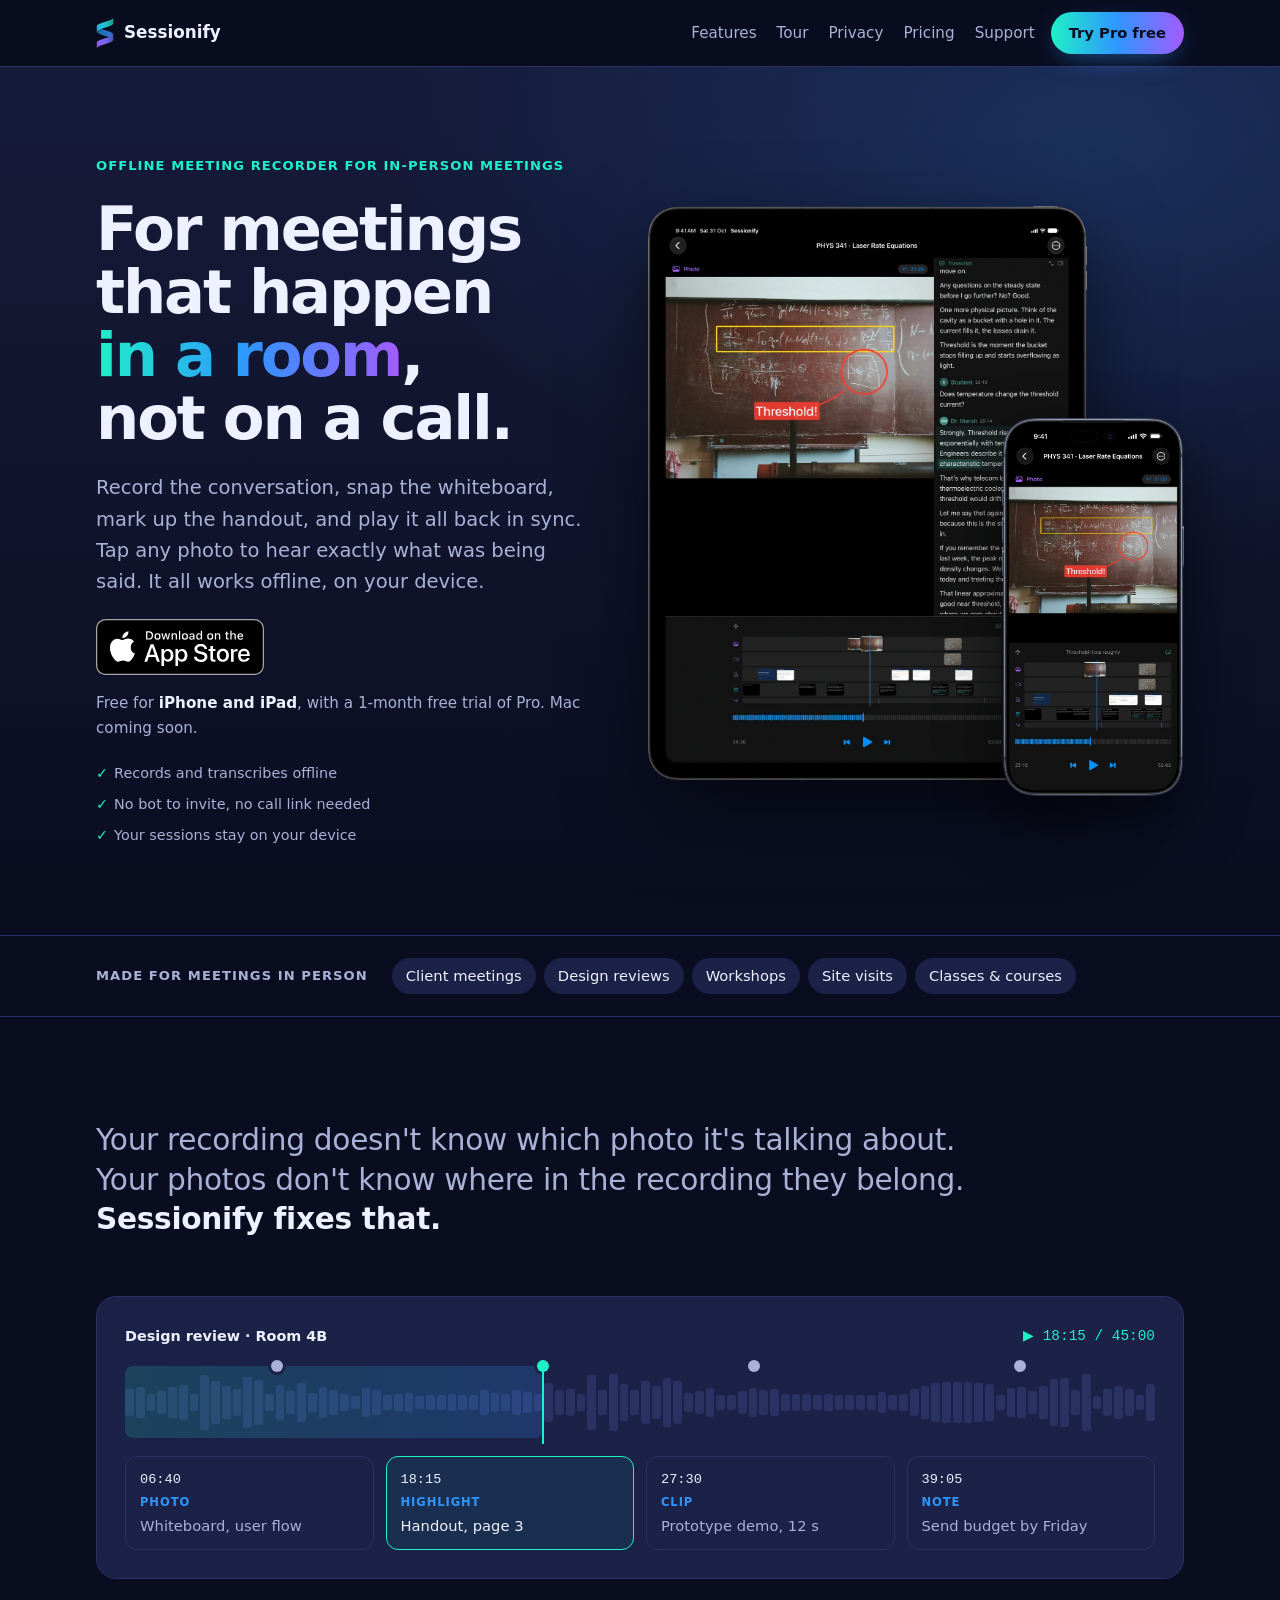
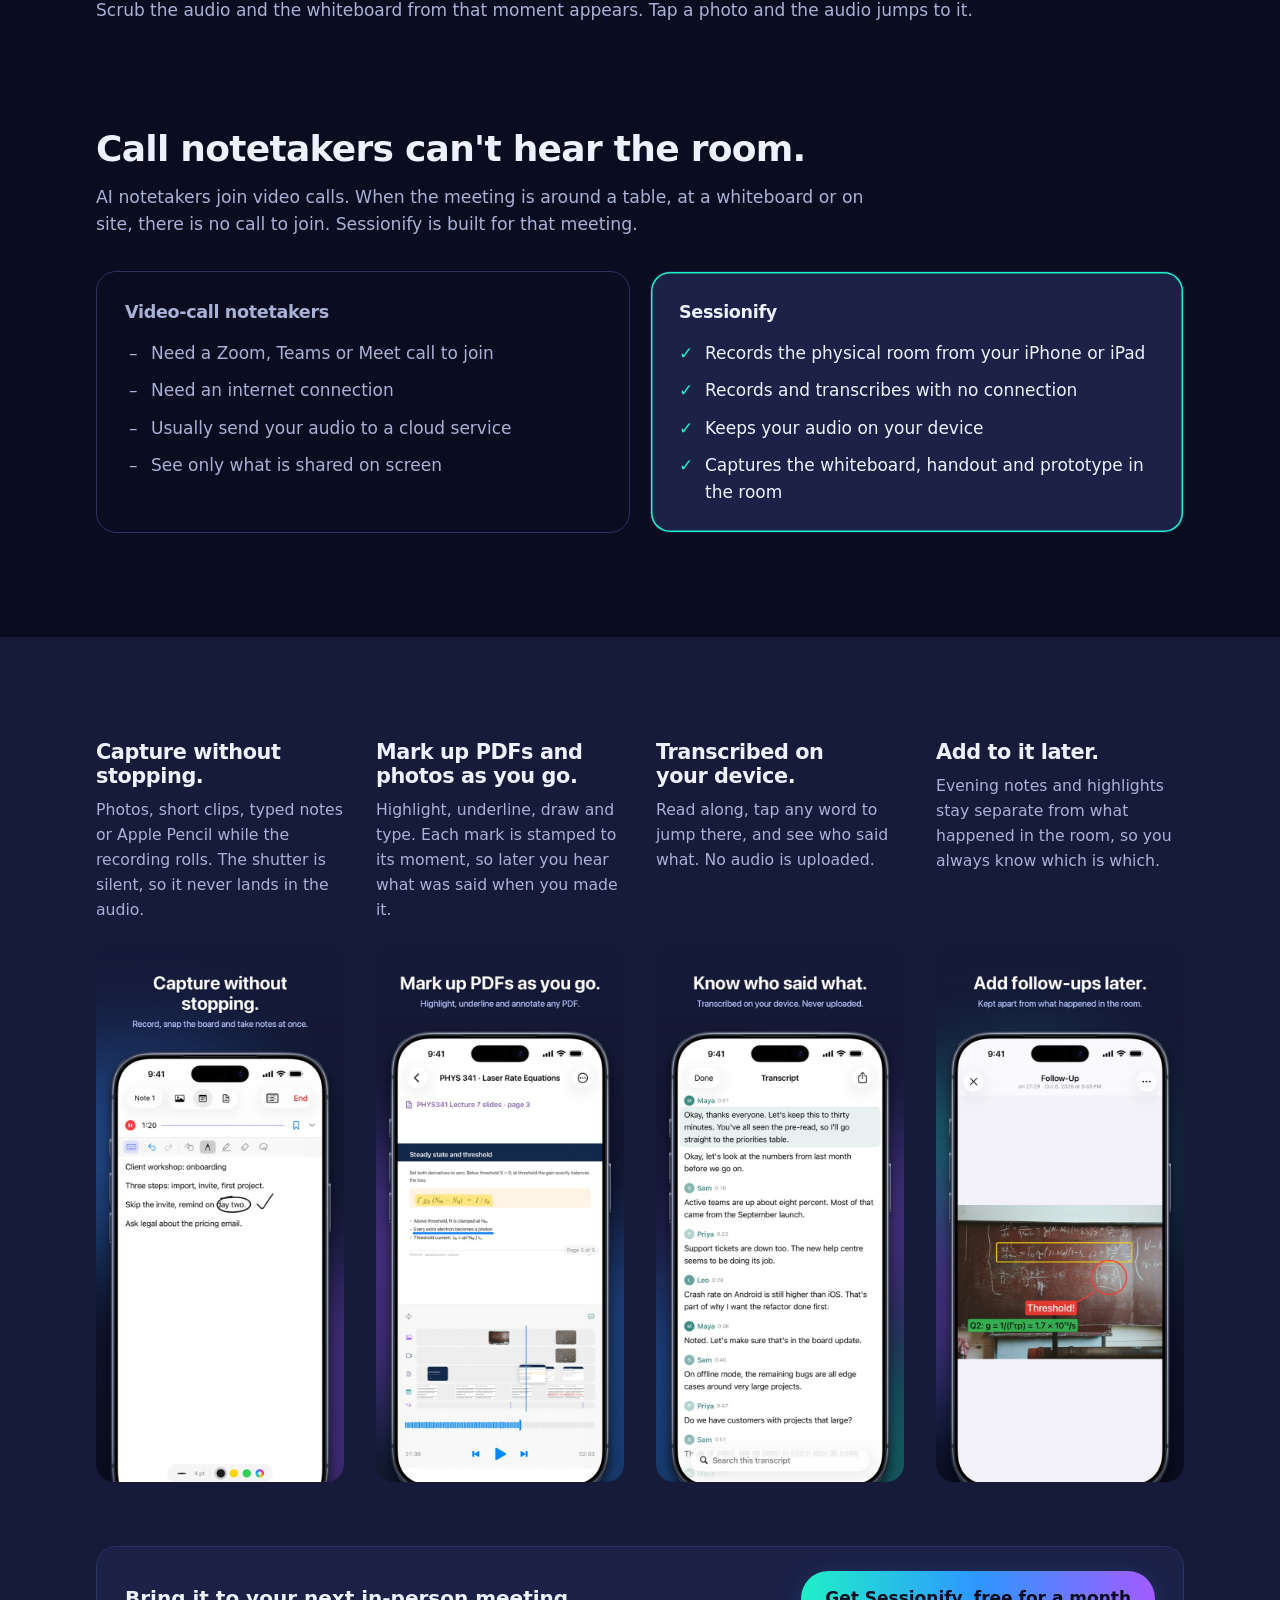
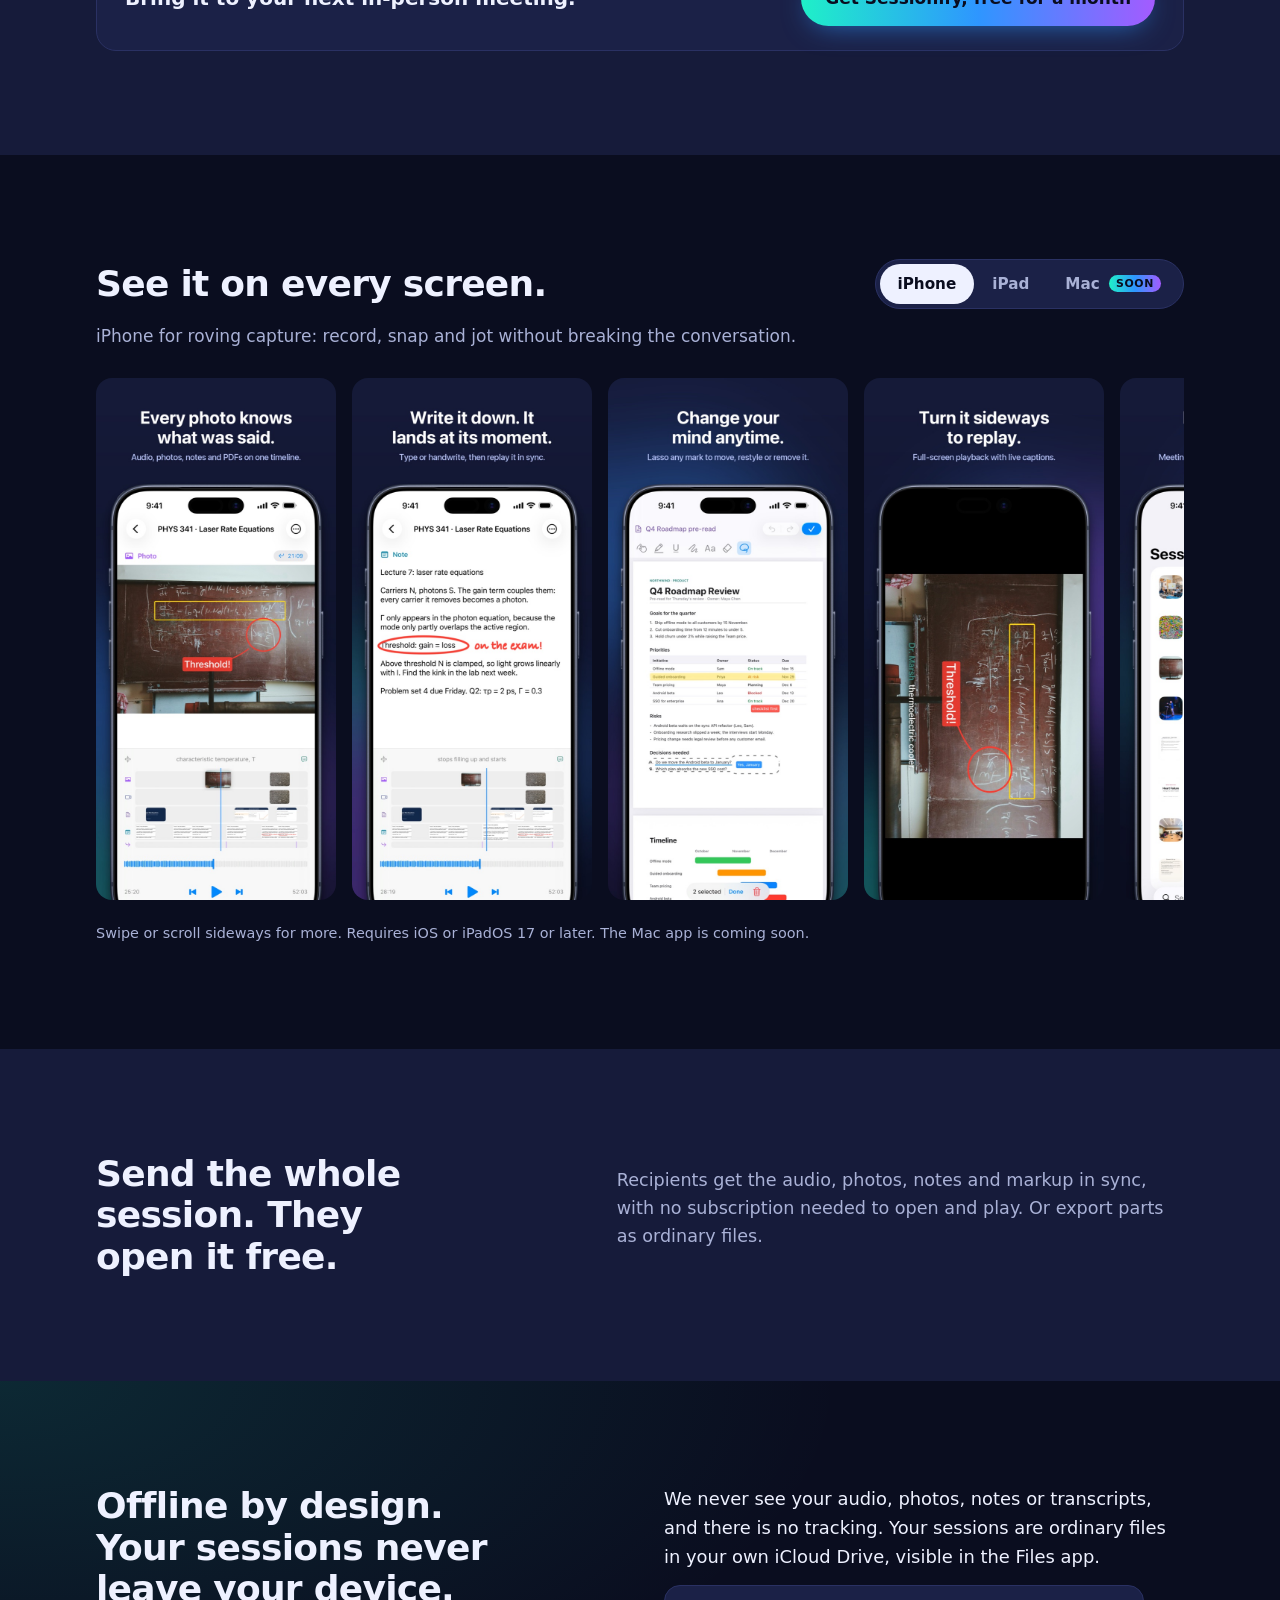
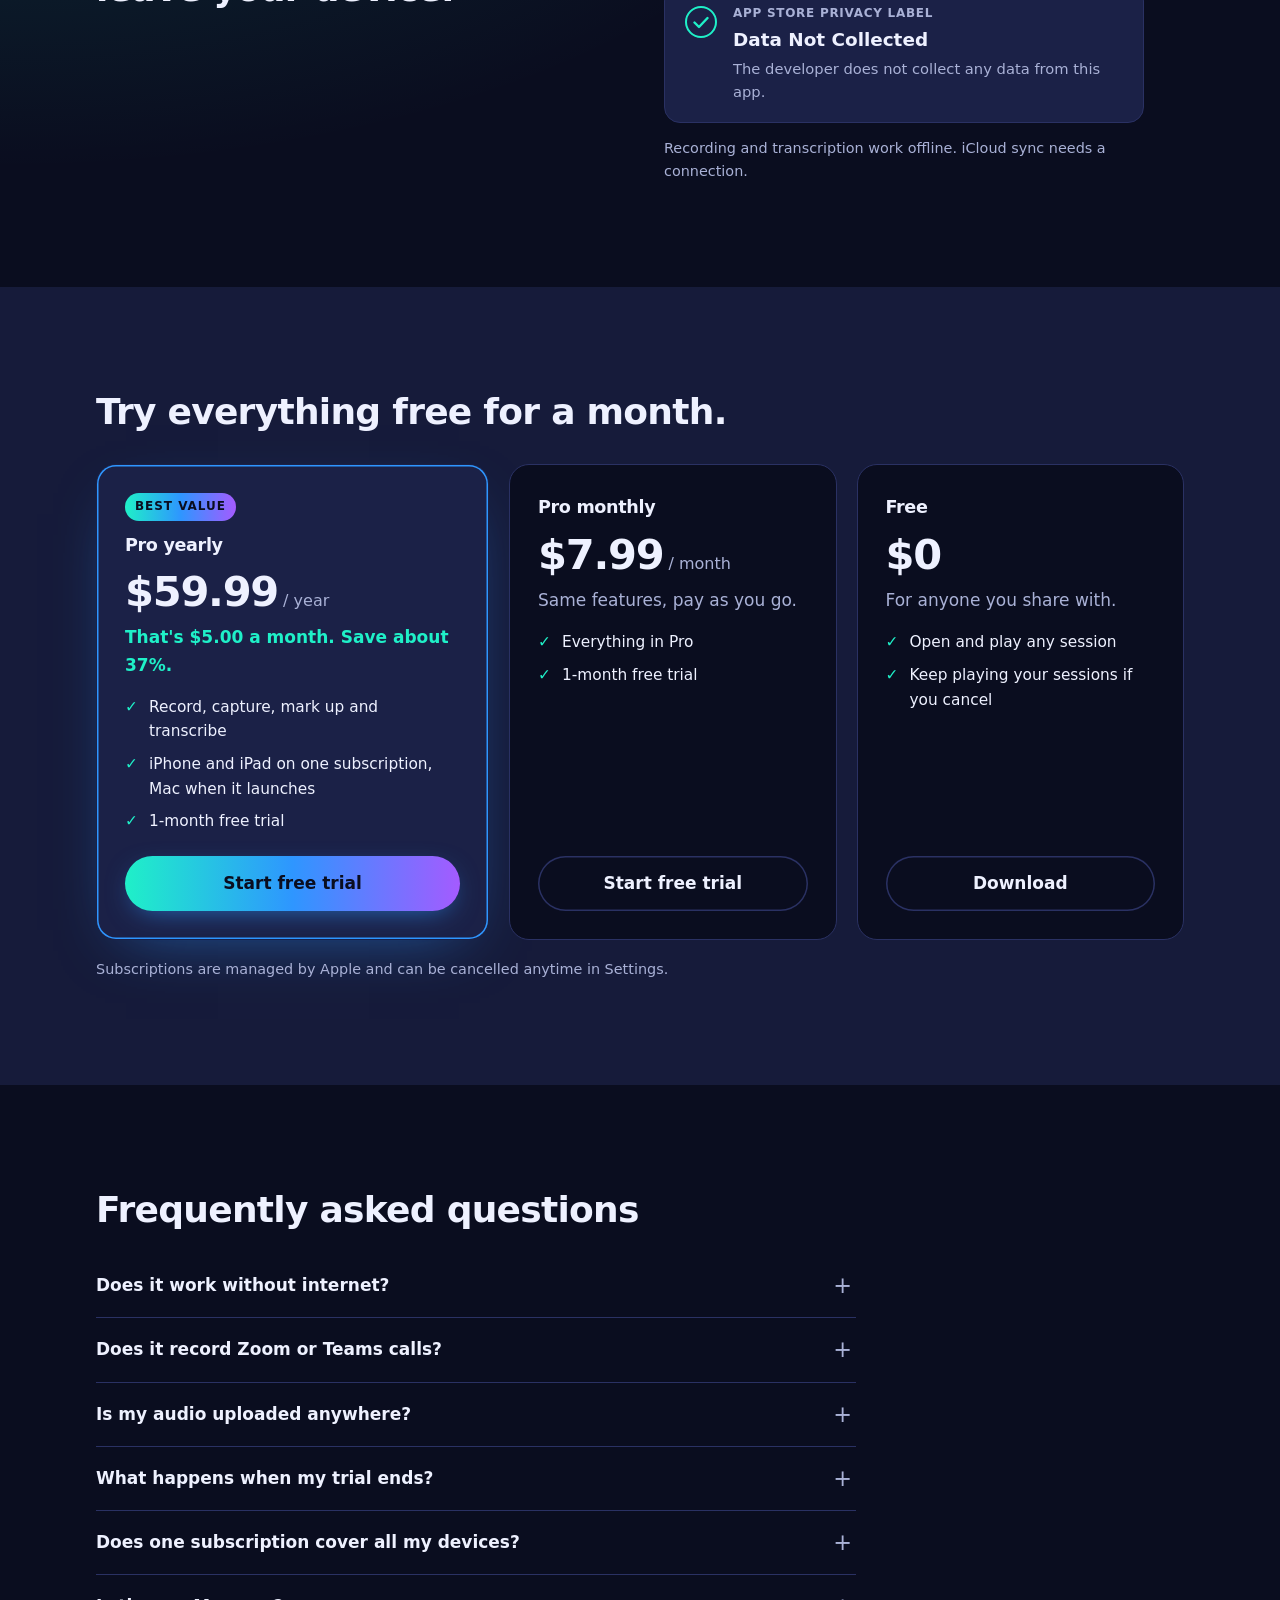
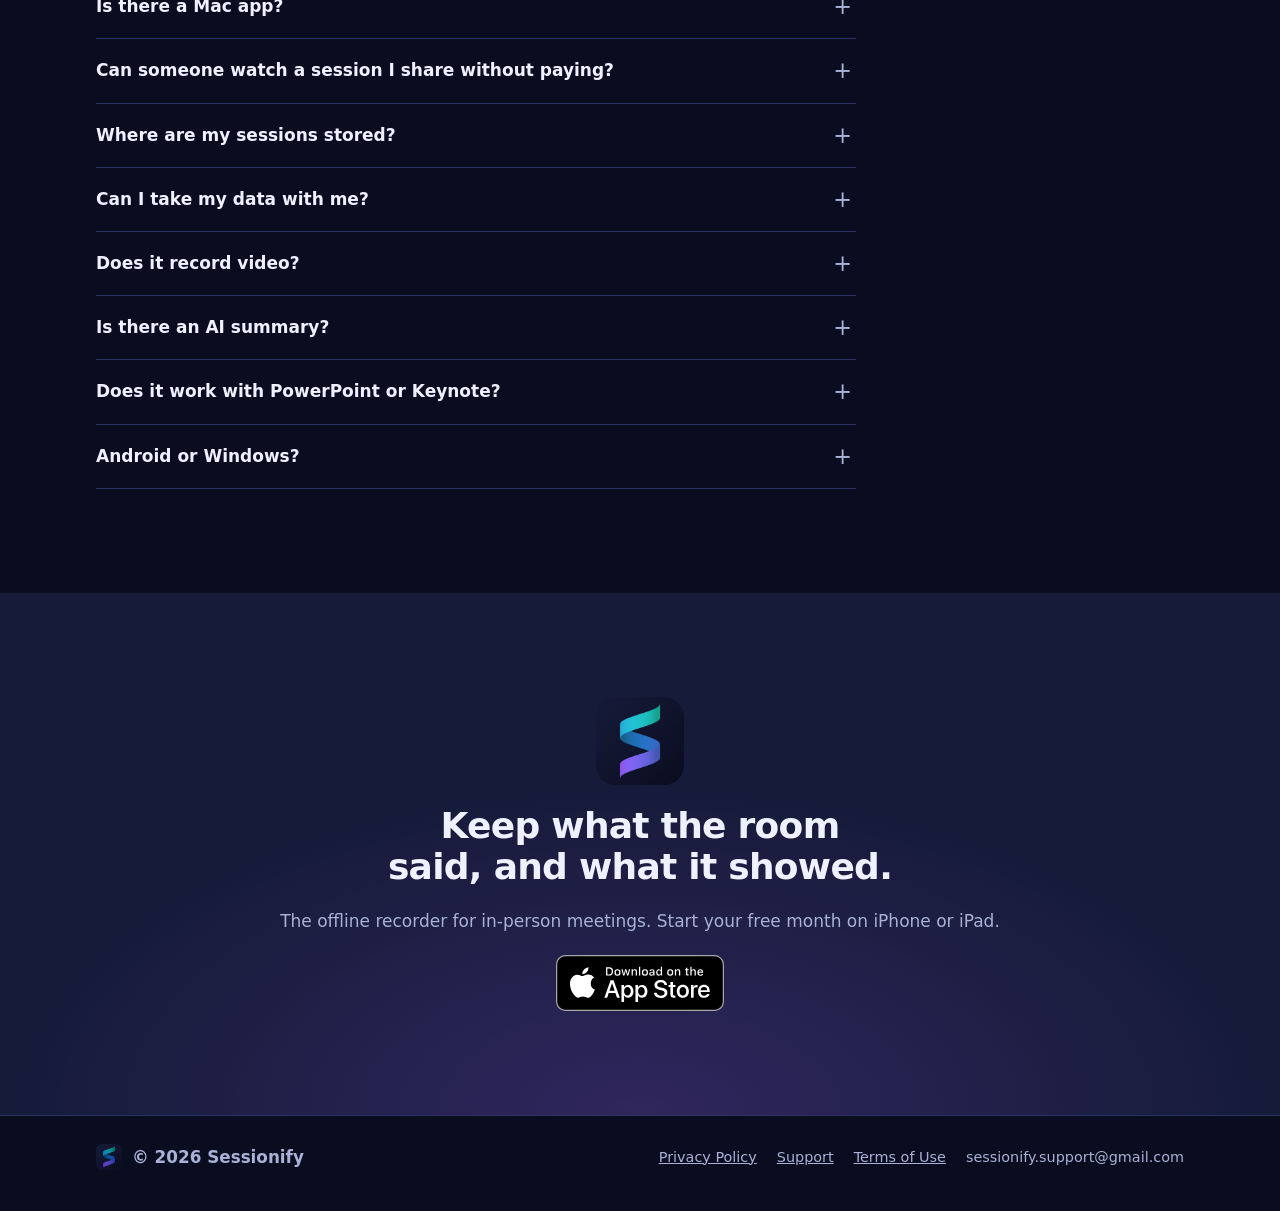
==== index.html @ 3c78979d "Use crisp PNG header logo instead of the striped SVG The mark SVG is built from 240 thin strips, whi" ====
<!doctype html>
<html lang="en">
<head>
<meta charset="utf-8">
<meta name="viewport" content="width=device-width,initial-scale=1,viewport-fit=cover">
<title>Sessionify: Offline Meeting Recorder for In-Person Meetings</title>
<meta name="claude:viewport-fit-sides" content="cover">
<meta name="description" content="The offline meeting recorder for in-person meetings. Record the room, snap the whiteboard, mark up the handout, then play it all back in sync. Transcribed on your device. For iPhone and iPad; Mac coming soon.">
<meta name="theme-color" content="#0A0D1F">
<meta name="google-site-verification" content="lUp4Ydtj9cddYjF-H2kZ4PlPfELRkh_UxD_HtKYK5YQ">
<meta name="apple-itunes-app" content="app-id=6821321012">
<meta property="og:title" content="Sessionify: the offline recorder for in-person meetings">
<meta property="og:description" content="Record the room, snap the whiteboard, mark up the handout, then play it all back in sync. Works offline. Nothing leaves your device.">
<meta property="og:type" content="website">
<meta property="og:url" content="https://sessionify-app.github.io/landing/">
<meta property="og:site_name" content="Sessionify">
<meta property="og:image" content="https://sessionify-app.github.io/landing/assets/screenshots/web/mac-01-timeline.jpg">
<meta property="og:image:alt" content="Sessionify on Mac: a meeting's audio, photos and notes on one timeline">
<meta name="twitter:card" content="summary_large_image">
<link rel="canonical" href="https://sessionify-app.github.io/landing/">
<link rel="sitemap" type="application/xml" href="sitemap.xml">
<link rel="icon" href="assets/logo/sessionify-mark.svg" type="image/svg+xml">
<link rel="alternate icon" href="assets/logo/sessionify-mark.png" type="image/png">
<link rel="apple-touch-icon" href="assets/app-icon/icon-ios-1024.png">
<link rel="stylesheet" href="style.css?v=7">
<script type="application/ld+json">
{
 "@context": "https://schema.org",
 "@type": "SoftwareApplication",
 "name": "Sessionify",
 "url": "https://sessionify-app.github.io/landing/",
 "downloadUrl": "https://apps.apple.com/us/app/sessionify/id6821321012",
 "applicationCategory": "BusinessApplication",
 "applicationSubCategory": "Meeting recorder",
 "operatingSystem": "iOS 17, iPadOS 17",
 "description": "Offline recorder for in-person meetings. Record the room, snap the whiteboard, mark up the handout, then play audio, photos, notes and PDFs back in sync. Transcribed on your device.",
 "image": "https://sessionify-app.github.io/landing/assets/app-icon/icon-ios-1024.png",
 "screenshot": [
  "https://sessionify-app.github.io/landing/assets/screenshots/web/mac-01-timeline.jpg",
  "https://sessionify-app.github.io/landing/assets/screenshots/web/iphone-01-timeline.jpg",
  "https://sessionify-app.github.io/landing/assets/screenshots/web/ipad-02-meeting.jpg"
 ],
 "offers": [
  {
   "@type": "Offer",
   "name": "Sessionify Pro monthly",
   "price": "7.99",
   "priceCurrency": "USD",
   "url": "https://apps.apple.com/us/app/sessionify/id6821321012"
  },
  {
   "@type": "Offer",
   "name": "Sessionify Pro yearly",
   "price": "59.99",
   "priceCurrency": "USD",
   "url": "https://apps.apple.com/us/app/sessionify/id6821321012"
  },
  {
   "@type": "Offer",
   "name": "Free (open and play sessions)",
   "price": "0",
   "priceCurrency": "USD",
   "url": "https://apps.apple.com/us/app/sessionify/id6821321012"
  }
 ],
 "publisher": {
  "@type": "Organization",
  "name": "Sessionify",
  "email": "sessionify.support@gmail.com",
  "logo": "https://sessionify-app.github.io/landing/assets/logo/sessionify-mark.png"
 }
}
</script>
<script type="application/ld+json">
{
 "@context": "https://schema.org",
 "@type": "FAQPage",
 "mainEntity": [
  {
   "@type": "Question",
   "name": "Does it work without internet?",
   "acceptedAnswer": {
    "@type": "Answer",
    "text": "Yes. Recording and transcription need no connection, so it works in basements, on site and on planes. iCloud sync catches up when you are back online."
   }
  },
  {
   "@type": "Question",
   "name": "Does it record Zoom or Teams calls?",
   "acceptedAnswer": {
    "@type": "Answer",
    "text": "Sessionify is built for meetings in a physical room. It records what your device's microphone hears and doesn't join video calls."
   }
  },
  {
   "@type": "Question",
   "name": "Is my audio uploaded anywhere?",
   "acceptedAnswer": {
    "@type": "Answer",
    "text": "No. Recording, transcription and speaker identification run on your device. We never see your audio, photos, notes or transcripts."
   }
  },
  {
   "@type": "Question",
   "name": "What happens when my trial ends?",
   "acceptedAnswer": {
    "@type": "Answer",
    "text": "You can still open and play sessions. Recording, capturing and editing need Pro."
   }
  },
  {
   "@type": "Question",
   "name": "Does one subscription cover all my devices?",
   "acceptedAnswer": {
    "@type": "Answer",
    "text": "Yes. Pro unlocks Sessionify on your iPhone and iPad, and will cover the Mac app when it launches."
   }
  },
  {
   "@type": "Question",
   "name": "Is there a Mac app?",
   "acceptedAnswer": {
    "@type": "Answer",
    "text": "It's coming soon. Sessionify is available for iPhone and iPad today, and the Mac app is on its way to the App Store."
   }
  },
  {
   "@type": "Question",
   "name": "Can someone watch a session I share without paying?",
   "acceptedAnswer": {
    "@type": "Answer",
    "text": "Yes. Opening and playing a session is free."
   }
  },
  {
   "@type": "Question",
   "name": "Where are my sessions stored?",
   "acceptedAnswer": {
    "@type": "Answer",
    "text": "As ordinary files in your own iCloud Drive, visible in the Files app and backed up with your device."
   }
  },
  {
   "@type": "Question",
   "name": "Can I take my data with me?",
   "acceptedAnswer": {
    "@type": "Answer",
    "text": "Yes. Audio, photos, clips and PDFs export as normal files."
   }
  },
  {
   "@type": "Question",
   "name": "Does it record video?",
   "acceptedAnswer": {
    "@type": "Answer",
    "text": "It records audio throughout. You add photos and short clips at the moments that matter."
   }
  },
  {
   "@type": "Question",
   "name": "Is there an AI summary?",
   "acceptedAnswer": {
    "@type": "Answer",
    "text": "Not built in. Sessionify gives you a full transcript made on your device, and nothing is sent to the cloud. If you want a summary and your device supports Apple Intelligence, it can write one from the transcript, also on device."
   }
  },
  {
   "@type": "Question",
   "name": "Does it work with PowerPoint or Keynote?",
   "acceptedAnswer": {
    "@type": "Answer",
    "text": "Not yet. PDFs, photos and notes are supported."
   }
  },
  {
   "@type": "Question",
   "name": "Android or Windows?",
   "acceptedAnswer": {
    "@type": "Answer",
    "text": "Not today."
   }
  }
 ]
}
</script>
</head>
<body>

<header class="top">
  <div class="wrap nav">
    <a class="brand" href="#top">
      <img src="assets/logo/sessionify-mark-32.png" srcset="assets/logo/sessionify-mark-64.png 2x, assets/logo/sessionify-mark-96.png 3x" alt="" width="18" height="32">
      <span>Sessionify</span>
    </a>
    <nav aria-label="Sections">
      <a href="#features">Features</a>
      <a href="#tour">Tour</a>
      <a href="#privacy">Privacy</a>
      <a href="#pricing">Pricing</a>
      <a href="support/">Support</a>
    </nav>
    <a class="btn btn-sm" href="https://apps.apple.com/us/app/sessionify/id6821321012" rel="noopener">Try Pro free</a>
  </div>
</header>

<main id="top">

  <section class="hero">
    <div class="wrap hero-grid">
      <div class="hero-copy">
        <h1 class="eyebrow">Offline meeting recorder for in-person meetings</h1>
        <p class="display">For meetings that happen <span class="grad">in a room</span>, not on a call.</p>
        <p class="lede">Record the conversation, snap the whiteboard, mark up the handout, and play it all back in sync. Tap any photo to hear exactly what was being said. It all works offline, on your device.</p>
        <div class="cta-row">
          <a class="badge badge-lg" href="https://apps.apple.com/us/app/sessionify/id6821321012" rel="noopener"><img src="assets/badge/download-on-the-app-store.svg" alt="Download on the App Store" width="150" height="50"></a>
        </div>
        <p class="platforms">Free for <strong>iPhone and iPad</strong>, with a 1-month free trial of Pro. Mac coming soon.</p>
        <ul class="trust">
          <li>Records and transcribes offline</li>
          <li>No bot to invite, no call link needed</li>
          <li>Your sessions stay on your device</li>
        </ul>
      </div>
      <div class="hero-media">
        <img class="hero-pad" fetchpriority="high" src="assets/hero/web/ipad-hero-dark-web.webp" alt="Sessionify on iPad: a whiteboard photo, the live transcript and the session timeline in sync" width="1200" height="1567">
        <img class="hero-phone" src="assets/hero/web/iphone-hero-dark-web.webp" alt="Sessionify on iPhone at the same moment of the session" width="600" height="1243">
      </div>
    </div>
  </section>

  <section class="who" aria-label="Who it's for">
    <div class="wrap who-row">
      <span class="who-label">Made for meetings in person</span>
      <ul>
        <li>Client meetings</li>
        <li>Design reviews</li>
        <li>Workshops</li>
        <li>Site visits</li>
        <li>Classes &amp; courses</li>
      </ul>
    </div>
  </section>

  <section class="problem">
    <div class="wrap">
      <p class="problem-text">Your recording doesn't know which photo it's talking about. Your photos don't know where in the recording they belong. <strong>Sessionify fixes that.</strong></p>

      <div class="timeline" role="img" aria-label="Example 45-minute session timeline with a whiteboard photo at 6:40, a handout highlight at 18:15, a clip at 27:30 and a note at 39:05. The playhead sits at 18:15.">
        <div class="tl-head">
          <span class="tl-title">Design review · Room 4B</span>
          <span class="tl-now">▶ 18:15 / 45:00</span>
        </div>
        <div class="tl-track">
          <div class="tl-wave" id="wave"></div>
          <div class="tl-played" style="width:40.6%"></div>
          <span class="tl-mark" style="left:14.8%"></span>
          <span class="tl-mark on" style="left:40.6%"></span>
          <span class="tl-mark" style="left:61.1%"></span>
          <span class="tl-mark" style="left:86.9%"></span>
          <span class="tl-head-line" style="left:40.6%"></span>
        </div>
        <ol class="tl-events">
          <li><time>06:40</time><span>Photo</span>Whiteboard, user flow</li>
          <li class="on"><time>18:15</time><span>Highlight</span>Handout, page 3</li>
          <li><time>27:30</time><span>Clip</span>Prototype demo, 12 s</li>
          <li><time>39:05</time><span>Note</span>Send budget by Friday</li>
        </ol>
      </div>
      <p class="tl-caption">Scrub the audio and the whiteboard from that moment appears. Tap a photo and the audio jumps to it.</p>
    </div>
  </section>

  <section class="versus" aria-labelledby="versus-h">
    <div class="wrap">
      <h2 id="versus-h">Call notetakers can't hear the room.</h2>
      <p class="versus-sub">AI notetakers join video calls. When the meeting is around a table, at a whiteboard or on site, there is no call to join. Sessionify is built for that meeting.</p>
      <div class="versus-grid">
        <div class="vs-col">
          <h3>Video-call notetakers</h3>
          <ul>
            <li>Need a Zoom, Teams or Meet call to join</li>
            <li>Need an internet connection</li>
            <li>Usually send your audio to a cloud service</li>
            <li>See only what is shared on screen</li>
          </ul>
        </div>
        <div class="vs-col us">
          <h3>Sessionify</h3>
          <ul>
            <li>Records the physical room from your iPhone or iPad</li>
            <li>Records and transcribes with no connection</li>
            <li>Keeps your audio on your device</li>
            <li>Captures the whiteboard, handout and prototype in the room</li>
          </ul>
        </div>
      </div>
    </div>
  </section>

  <section id="features" class="features">
    <div class="wrap">
      <div class="feature-grid">
        <article class="feature">
          <div class="feature-text">
            <h2>Capture without stopping.</h2>
            <p>Photos, short clips, typed notes or Apple Pencil while the recording rolls. The shutter is silent, so it never lands in the audio.</p>
          </div>
          <img src="assets/screenshots/web/iphone-04-recording.jpg" alt="Recording on iPhone with capture tools" width="644" height="1400" loading="lazy">
        </article>
        <article class="feature">
          <div class="feature-text">
            <h2>Mark up PDFs and photos as you go.</h2>
            <p>Highlight, underline, draw and type. Each mark is stamped to its moment, so later you hear what was said when you made it.</p>
          </div>
          <img src="assets/screenshots/web/iphone-05-pdfs.jpg" alt="Marking up a PDF handout on iPhone" width="644" height="1400" loading="lazy">
        </article>
        <article class="feature">
          <div class="feature-text">
            <h2>Transcribed on your device.</h2>
            <p>Read along, tap any word to jump there, and see who said what. No audio is uploaded.</p>
          </div>
          <img src="assets/screenshots/web/iphone-02-transcript.jpg" alt="On-device transcript with speakers on iPhone" width="644" height="1400" loading="lazy">
        </article>
        <article class="feature">
          <div class="feature-text">
            <h2>Add to it later.</h2>
            <p>Evening notes and highlights stay separate from what happened in the room, so you always know which is which.</p>
          </div>
          <img src="assets/screenshots/web/iphone-07-followup.jpg" alt="Follow-up notes added after a session on iPhone" width="644" height="1400" loading="lazy">
        </article>
      </div>
      <div class="inline-cta">
        <p>Bring it to your next in-person meeting.</p>
        <a class="btn" href="https://apps.apple.com/us/app/sessionify/id6821321012" rel="noopener">Get Sessionify, free for a month</a>
      </div>
    </div>
  </section>

  <section id="tour" class="tour">
    <div class="wrap">
      <div class="tour-head">
        <h2>See it on every screen.</h2>
        <div class="tabs" role="tablist" aria-label="Device">
          <button type="button" role="tab" id="tab-iphone" aria-controls="panel-iphone" aria-selected="true">iPhone</button>
          <button type="button" role="tab" id="tab-ipad" aria-controls="panel-ipad" aria-selected="false">iPad</button>
          <button type="button" role="tab" id="tab-mac" aria-controls="panel-mac" aria-selected="false">Mac <span class="soon">Soon</span></button>
        </div>
      </div>
      <p class="tour-sub" id="tour-sub">iPhone for roving capture: record, snap and jot without breaking the conversation.</p>

      <div class="strip strip-phone" role="tabpanel" id="panel-iphone" aria-labelledby="tab-iphone" tabindex="0">
        <img src="assets/screenshots/web/iphone-01-timeline.jpg" alt="Session timeline on iPhone" width="644" height="1400" loading="lazy">
        <img src="assets/screenshots/web/iphone-03-notes.jpg" alt="Notes in a session on iPhone" width="644" height="1400" loading="lazy">
        <img src="assets/screenshots/web/iphone-06-editing.jpg" alt="Editing a session on iPhone" width="644" height="1400" loading="lazy">
        <img src="assets/screenshots/web/iphone-08-theatre.jpg" alt="Theatre playback on iPhone" width="644" height="1400" loading="lazy">
        <img src="assets/screenshots/web/iphone-09-library.jpg" alt="Session library on iPhone" width="644" height="1400" loading="lazy">
      </div>
      <div class="strip strip-pad" role="tabpanel" id="panel-ipad" aria-labelledby="tab-ipad" tabindex="0" hidden>
        <img src="assets/screenshots/web/ipad-01-timeline.jpg" alt="Session timeline on iPad" width="1200" height="1600" loading="lazy">
        <img src="assets/screenshots/web/ipad-02-meeting.jpg" alt="A meeting session on iPad" width="1200" height="1600" loading="lazy">
        <img src="assets/screenshots/web/ipad-03-editing.jpg" alt="Apple Pencil markup on iPad" width="1200" height="1600" loading="lazy">
        <img src="assets/screenshots/web/ipad-04-notes.jpg" alt="Notes on iPad" width="1200" height="1600" loading="lazy">
        <img src="assets/screenshots/web/ipad-05-library.jpg" alt="Session library on iPad" width="1200" height="1600" loading="lazy">
        <img src="assets/screenshots/web/ipad-06-recording.jpg" alt="Recording on iPad" width="1200" height="1600" loading="lazy">
        <img src="assets/screenshots/web/ipad-07-followup.jpg" alt="Follow-up notes on iPad" width="1200" height="1600" loading="lazy">
      </div>
      <div class="strip strip-mac" role="tabpanel" id="panel-mac" aria-labelledby="tab-mac" tabindex="0" hidden>
        <div class="soon-card"><img src="assets/app-icon/icon-mac-512.png" alt="Sessionify app icon for Mac" width="88" height="88" loading="lazy"><strong>Sessionify for Mac</strong><span>Coming soon to the App Store. Your Pro subscription will cover it.</span></div>
        <img class="mac-window" src="assets/hero/web/mac-hero-dark-web.webp" alt="Sessionify for Mac: whiteboard photo and session timeline in one window" width="1600" height="1046" loading="lazy">
        <img src="assets/screenshots/web/mac-02-pdfs.jpg" alt="PDFs on Mac" width="1600" height="1000" loading="lazy">
        <img src="assets/screenshots/web/mac-03-markup.jpg" alt="Markup on Mac" width="1600" height="1000" loading="lazy">
        <img src="assets/screenshots/web/mac-04-theatre.jpg" alt="Theatre playback on Mac" width="1600" height="1000" loading="lazy">
        <img src="assets/screenshots/web/mac-05-notes.jpg" alt="Notes on Mac" width="1600" height="1000" loading="lazy">
        <img src="assets/screenshots/web/mac-06-transcript.jpg" alt="Transcript on Mac" width="1600" height="1000" loading="lazy">
      </div>
      <p class="fine strip-hint">Swipe or scroll sideways for more. Requires iOS or iPadOS 17 or later. The Mac app is coming soon.</p>
    </div>
  </section>

  <section class="share">
    <div class="wrap share-grid">
      <h2>Send the whole session. They open it free.</h2>
      <p>Recipients get the audio, photos, notes and markup in sync, with no subscription needed to open and play. Or export parts as ordinary files.</p>
    </div>
  </section>

  <section id="privacy" class="privacy">
    <div class="wrap privacy-grid">
      <h2>Offline by design. Your sessions never leave your device.</h2>
      <div>
        <p>We never see your audio, photos, notes or transcripts, and there is no tracking. Your sessions are ordinary files in your own iCloud Drive, visible in the Files app.</p>
        <div class="privacy-label">
          <svg viewBox="0 0 32 32" width="32" height="32" aria-hidden="true"><circle cx="16" cy="16" r="15" fill="none" stroke="currentColor" stroke-width="2"/><path d="M9.5 16.5l4.5 4.5 8.5-9" fill="none" stroke="currentColor" stroke-width="2.4" stroke-linecap="round" stroke-linejoin="round"/></svg>
          <div>
            <p class="pl-kicker">App Store privacy label</p>
            <p class="pl-title">Data Not Collected</p>
            <p class="pl-body">The developer does not collect any data from this app.</p>
          </div>
        </div>
        <p class="fine">Recording and transcription work offline. iCloud sync needs a connection.</p>
      </div>
    </div>
  </section>

  <section id="pricing" class="pricing">
    <div class="wrap">
      <h2>Try everything free for a month.</h2>
      <div class="price-grid">
        <div class="plan pro">
          <p class="plan-tag">Best value</p>
          <h3>Pro yearly</h3>
          <p class="price">$59.99<small> / year</small></p>
          <p class="alt">That's $5.00 a month. Save about 37%.</p>
          <ul>
            <li>Record, capture, mark up and transcribe</li>
            <li>iPhone and iPad on one subscription, Mac when it launches</li>
            <li>1-month free trial</li>
          </ul>
          <a class="btn" href="https://apps.apple.com/us/app/sessionify/id6821321012" rel="noopener">Start free trial</a>
        </div>
        <div class="plan">
          <h3>Pro monthly</h3>
          <p class="price">$7.99<small> / month</small></p>
          <p class="alt muted-alt">Same features, pay as you go.</p>
          <ul>
            <li>Everything in Pro</li>
            <li>1-month free trial</li>
          </ul>
          <a class="btn btn-ghost" href="https://apps.apple.com/us/app/sessionify/id6821321012" rel="noopener">Start free trial</a>
        </div>
        <div class="plan">
          <h3>Free</h3>
          <p class="price">$0</p>
          <p class="alt muted-alt">For anyone you share with.</p>
          <ul>
            <li>Open and play any session</li>
            <li>Keep playing your sessions if you cancel</li>
          </ul>
          <a class="btn btn-ghost" href="https://apps.apple.com/us/app/sessionify/id6821321012" rel="noopener">Download</a>
        </div>
      </div>
      <p class="fine price-note">Subscriptions are managed by Apple and can be cancelled anytime in Settings.</p>
    </div>
  </section>

  <section id="faq" class="faq">
    <div class="wrap">
      <h2>Frequently asked questions</h2>
      <div class="faq-list">
        <details><summary>Does it work without internet?</summary><p>Yes. Recording and transcription need no connection, so it works in basements, on site and on planes. iCloud sync catches up when you are back online.</p></details>
        <details><summary>Does it record Zoom or Teams calls?</summary><p>Sessionify is built for meetings in a physical room. It records what your device's microphone hears and doesn't join video calls.</p></details>
        <details><summary>Is my audio uploaded anywhere?</summary><p>No. Recording, transcription and speaker identification run on your device. We never see your audio, photos, notes or transcripts.</p></details>
        <details><summary>What happens when my trial ends?</summary><p>You can still open and play sessions. Recording, capturing and editing need Pro.</p></details>
        <details><summary>Does one subscription cover all my devices?</summary><p>Yes. Pro unlocks Sessionify on your iPhone and iPad, and will cover the Mac app when it launches.</p></details>
        <details><summary>Is there a Mac app?</summary><p>It's coming soon. Sessionify is available for iPhone and iPad today, and the Mac app is on its way to the App Store.</p></details>
        <details><summary>Can someone watch a session I share without paying?</summary><p>Yes. Opening and playing a session is free.</p></details>
        <details><summary>Where are my sessions stored?</summary><p>As ordinary files in your own iCloud Drive, visible in the Files app and backed up with your device.</p></details>
        <details><summary>Can I take my data with me?</summary><p>Yes. Audio, photos, clips and PDFs export as normal files.</p></details>
        <details><summary>Does it record video?</summary><p>It records audio throughout. You add photos and short clips at the moments that matter.</p></details>
        <details><summary>Is there an AI summary?</summary><p>Not built in. Sessionify gives you a full transcript made on your device, and nothing is sent to the cloud. If you want a summary and your device supports Apple Intelligence, it can write one from the transcript, also on device.</p></details>
        <details><summary>Does it work with PowerPoint or Keynote?</summary><p>Not yet. PDFs, photos and notes are supported.</p></details>
        <details><summary>Android or Windows?</summary><p>Not today.</p></details>
      </div>
    </div>
  </section>

  <section class="final">
    <div class="wrap final-inner">
      <div class="icons">
        <img src="assets/app-icon/icon-ios-1024.png" alt="Sessionify app icon" width="96" height="96" loading="lazy">
      </div>
      <h2>Keep what the room said, and what it showed.</h2>
      <p class="final-sub">The offline recorder for in-person meetings. Start your free month on iPhone or iPad.</p>
      <div class="cta-row center">
        <a class="badge badge-lg" href="https://apps.apple.com/us/app/sessionify/id6821321012" rel="noopener"><img src="assets/badge/download-on-the-app-store.svg" alt="Download on the App Store" width="150" height="50"></a>
      </div>
    </div>
  </section>

</main>

<footer class="foot">
  <div class="wrap foot-row">
    <a class="brand" href="#top">
      <img src="assets/logo/sessionify-icon.svg" alt="" width="26" height="26">
      <span>© 2026 Sessionify</span>
    </a>
    <nav aria-label="Footer">
      <a href="privacy.html">Privacy Policy</a>
      <a href="support/">Support</a>
      <a href="https://www.apple.com/legal/internet-services/itunes/dev/stdeula/">Terms of Use</a>
      <span class="mail">sessionify.support@gmail.com</span>
    </nav>
  </div>
</footer>

<div class="dock">
  <img src="assets/app-icon/icon-ios-1024.png" alt="" width="40" height="40">
  <div class="dock-text"><strong>Sessionify</strong><span>iPhone &amp; iPad · Free month</span></div>
  <a class="btn btn-sm" href="https://apps.apple.com/us/app/sessionify/id6821321012" rel="noopener">App Store</a>
</div>

<script>
(function () {
  var w = document.getElementById('wave');
  if (w) {
    var n = 96, s = 7, html = '';
    for (var i = 0; i < n; i++) {
      s = (s * 9301 + 49297) % 233280;
      var h = 18 + Math.round((s / 233280) * 70 * (0.55 + 0.45 * Math.sin(i / 6)));
      html += '<i style="height:' + Math.max(10, h) + '%"></i>';
    }
    w.innerHTML = html;
  }
  var hero = document.querySelector('.hero');
  if (hero && 'IntersectionObserver' in window) {
    new IntersectionObserver(function (e) {
      document.body.classList.toggle('hero-in-view', e[0].isIntersecting);
    }).observe(hero);
  }
  var subs = {
    iphone: 'iPhone for roving capture: record, snap and jot without breaking the conversation.',
    ipad: 'iPad for Apple Pencil markup: write on handouts and photos, each mark tied to its moment.',
    mac: 'Mac, coming soon: a wide timeline with PDFs, markup, notes and transcript side by side.'
  };
  var tabs = document.querySelectorAll('.tabs [role="tab"]');
  function select(tab) {
    tabs.forEach(function (t) {
      var on = t === tab;
      t.setAttribute('aria-selected', on ? 'true' : 'false');
      t.tabIndex = on ? 0 : -1;
      document.getElementById(t.getAttribute('aria-controls')).hidden = !on;
    });
    document.getElementById('tour-sub').textContent = subs[tab.id.replace('tab-', '')];
  }
  tabs.forEach(function (t, i) {
    t.addEventListener('click', function () { select(t); });
    t.addEventListener('keydown', function (e) {
      if (e.key !== 'ArrowRight' && e.key !== 'ArrowLeft') return;
      var next = tabs[(i + (e.key === 'ArrowRight' ? 1 : tabs.length - 1)) % tabs.length];
      select(next); next.focus();
    });
  });
})();
</script>
</body>
</html>
---- style.css ----
/* Layout: dark navy page, one brand gradient used only for the key word, buttons and the session timeline. */
:root {
  color-scheme: dark;
  --bg: #0A0D1F;
  --bg-raise: #161B3A;
  --panel: #1B2147;
  --line: #2A3163;
  --fg: #EEF1FF;
  --muted: #A9B1D6;
  --teal: #1FF0C8;
  --blue: #2E96FF;
  --violet: #A45BFF;
  --grad: linear-gradient(90deg, var(--teal), var(--blue) 50%, var(--violet));
  --font: -apple-system, BlinkMacSystemFont, "SF Pro Text", Inter, system-ui, sans-serif;
  --display: -apple-system, BlinkMacSystemFont, "SF Pro Display", Inter, system-ui, sans-serif;
  --mono: ui-monospace, "SF Mono", Menlo, monospace;
}

* { box-sizing: border-box; }
[hidden] { display: none !important; }
html { scroll-behavior: smooth; }
@media (prefers-reduced-motion: reduce) { html { scroll-behavior: auto; } }
body { margin: 0; background: var(--bg); color: var(--fg); font: 17px/1.6 var(--font); -webkit-font-smoothing: antialiased; }
img { max-width: 100%; height: auto; display: block; }
a { color: var(--fg); }
a:focus-visible, summary:focus-visible { outline: 2px solid var(--teal); outline-offset: 3px; border-radius: 6px; }
h1, h2, h3, .display { font-family: var(--display); text-wrap: balance; letter-spacing: -0.02em; margin: 0; }
h2 { font-size: clamp(1.6rem, 3.2vw, 2.25rem); line-height: 1.15; }
h3 { font-size: 1.1rem; }
p { margin: 0; }

.wrap {
  max-width: 1120px; margin: 0 auto;
  padding-left: max(16px, env(safe-area-inset-left, 0px));
  padding-right: max(16px, env(safe-area-inset-right, 0px));
}
section { padding-block: clamp(56px, 9vw, 104px); }
.fine { color: var(--muted); font-size: 0.9rem; }
.grad { background: var(--grad); -webkit-background-clip: text; background-clip: text; color: transparent; }

.btn {
  display: inline-block; padding: 14px 24px; border-radius: 999px;
  background: var(--grad); color: #0A0D1F; font-weight: 650; text-decoration: none;
  box-shadow: 0 8px 28px -10px rgba(46, 150, 255, 0.7);
  transition: transform .15s ease, box-shadow .15s ease;
}
.btn:hover { transform: translateY(-1px); box-shadow: 0 12px 32px -10px rgba(164, 91, 255, 0.8); }
@media (prefers-reduced-motion: reduce) { .btn { transition: none; } .btn:hover { transform: none; } }

.btn-sm { padding: 9px 18px; font-size: 0.92rem; }
.btn-ghost { background: transparent; color: var(--fg); box-shadow: inset 0 0 0 1.5px var(--line); }
.btn-ghost:hover { box-shadow: inset 0 0 0 1.5px var(--blue); }
.cta-row { display: flex; flex-wrap: wrap; align-items: center; gap: 14px; }
.cta-row.center { justify-content: center; }
.badge img { height: 50px; width: auto; }

/* Header */
.top { position: sticky; top: env(safe-area-inset-top, 0px); z-index: 20; background: rgba(10, 13, 31, 0.86); backdrop-filter: blur(12px); -webkit-backdrop-filter: blur(12px); border-bottom: 1px solid var(--line); }
body::before { content: ""; position: fixed; inset: 0 0 auto; height: env(safe-area-inset-top, 0px); z-index: 21; background: var(--bg); }
.nav { display: flex; align-items: center; justify-content: space-between; gap: 16px; padding-block: 12px; }
.brand { display: flex; align-items: center; gap: 10px; text-decoration: none; font-weight: 650; font-size: 1.05rem; }
.nav nav { display: flex; gap: 20px; flex-wrap: wrap; }
.nav nav a { color: var(--muted); text-decoration: none; font-size: 0.95rem; }
.nav nav a:hover { color: var(--fg); }
.nav nav { margin-left: auto; }
@media (max-width: 720px) { .nav nav { display: none; } .nav .btn-sm { margin-left: auto; } }

/* Hero */
.hero { background: radial-gradient(90% 80% at 85% 10%, rgba(46,150,255,.18), transparent 60%), linear-gradient(180deg, var(--bg-raise), var(--bg)); padding-block: clamp(40px, 7vw, 88px); overflow: hidden; }
.hero-grid { display: grid; grid-template-columns: 1fr 1.1fr; gap: clamp(28px, 5vw, 64px); align-items: center; }
.hero-copy { min-width: 0; display: grid; gap: 22px; }
.eyebrow { margin: 0; font-family: var(--font); color: var(--teal); font-size: 0.82rem; font-weight: 600; letter-spacing: 0.08em; text-transform: uppercase; }
h1:not(.eyebrow), .display { font-weight: 700; font-size: clamp(2.3rem, 5.2vw, 3.8rem); line-height: 1.04; letter-spacing: -0.035em; }
.lede { color: var(--muted); font-size: clamp(1.05rem, 1.7vw, 1.22rem); max-width: 34em; }
.trust { list-style: none; margin: 0; padding: 0; display: flex; flex-wrap: wrap; gap: 8px 18px; color: var(--muted); font-size: 0.9rem; }
.trust li::before { content: "✓"; color: var(--teal); margin-right: 6px; font-weight: 700; }
.hero-media { position: relative; min-width: 0; padding-bottom: 3%; max-width: 620px; justify-self: center; width: 100%; }
.hero-pad { width: 82%; filter: drop-shadow(0 30px 40px rgba(0, 0, 0, 0.55)); }
.hero-phone { position: absolute; right: 0; bottom: 0; width: 34%; filter: drop-shadow(0 24px 30px rgba(0, 0, 0, 0.6)); }
@media (max-width: 860px) { .hero-grid { grid-template-columns: 1fr; } }

/* Who */
.who { padding-block: 22px; border-top: 1px solid var(--line); border-bottom: 1px solid var(--line); }
.who-row { display: flex; flex-wrap: wrap; align-items: center; gap: 10px 24px; }
.who-label { color: var(--muted); font-size: 0.82rem; letter-spacing: 0.08em; text-transform: uppercase; font-weight: 600; }
.who ul { list-style: none; margin: 0; padding: 0; display: flex; flex-wrap: wrap; gap: 8px; }
.who li { padding: 6px 14px; border-radius: 999px; background: var(--panel); font-size: 0.92rem; }

/* Problem + timeline */
.problem-text { font-family: var(--display); font-size: clamp(1.3rem, 2.6vw, 1.85rem); line-height: 1.35; max-width: 30em; color: var(--muted); letter-spacing: -0.01em; }
.problem-text strong { color: var(--fg); font-weight: 650; }
.timeline { margin-top: clamp(32px, 5vw, 56px); background: var(--panel); border: 1px solid var(--line); border-radius: 20px; padding: clamp(16px, 3vw, 28px); display: grid; gap: 18px; }
.tl-head { display: flex; justify-content: space-between; gap: 12px; flex-wrap: wrap; font-size: 0.9rem; }
.tl-title { font-weight: 600; }
.tl-now { font-family: var(--mono); color: var(--teal); font-variant-numeric: tabular-nums; }
.tl-track { position: relative; height: 72px; }
.tl-wave { position: absolute; inset: 0; display: flex; align-items: center; gap: 2px; }
.tl-wave i { flex: 1; background: var(--line); border-radius: 2px; min-height: 4px; }
.tl-played { position: absolute; inset: 0 auto 0 0; background: linear-gradient(90deg, rgba(31,240,200,.16), rgba(46,150,255,.2)); border-radius: 8px; }
.tl-mark { position: absolute; top: -6px; width: 12px; height: 12px; margin-left: -6px; border-radius: 50%; background: var(--muted); box-shadow: 0 0 0 3px var(--panel); }
.tl-mark.on { background: var(--teal); }
.tl-head-line { position: absolute; top: -6px; bottom: -6px; width: 2px; margin-left: -1px; background: var(--teal); }
.tl-events { list-style: none; margin: 0; padding: 0; display: grid; grid-template-columns: repeat(4, minmax(0, 1fr)); gap: 12px; }
.tl-events li { display: grid; gap: 2px; padding: 12px 14px; border-radius: 12px; border: 1px solid var(--line); font-size: 0.92rem; color: var(--muted); min-width: 0; }
.tl-events li.on { border-color: var(--teal); color: var(--fg); background: rgba(31, 240, 200, 0.06); }
.tl-events time { font-family: var(--mono); font-variant-numeric: tabular-nums; color: var(--fg); font-size: 0.85rem; }
.tl-events span { font-size: 0.72rem; text-transform: uppercase; letter-spacing: 0.08em; color: var(--blue); font-weight: 600; }
.tl-caption { margin-top: 18px; color: var(--muted); }
@media (max-width: 760px) { .tl-events { grid-template-columns: repeat(2, minmax(0, 1fr)); } }

/* Versus */
.versus { padding-block-start: 0; }
.versus-sub { color: var(--muted); margin-top: 14px; max-width: 46em; font-size: 1.08rem; }
.versus-grid { margin-top: 32px; display: grid; grid-template-columns: 1fr 1fr; gap: 20px; }
.vs-col { border: 1px solid var(--line); border-radius: 20px; padding: 26px 28px; display: grid; gap: 14px; align-content: start; min-width: 0; }
.vs-col h3 { color: var(--muted); }
.vs-col ul { list-style: none; margin: 0; padding: 0; display: grid; gap: 10px; }
.vs-col li { position: relative; padding-left: 26px; color: var(--muted); }
.vs-col li::before { content: "–"; position: absolute; left: 4px; color: var(--muted); }
.vs-col.us { background: var(--panel); border-color: transparent; box-shadow: inset 0 0 0 1.5px var(--teal); }
.vs-col.us h3 { color: var(--fg); }
.vs-col.us li { color: var(--fg); }
.vs-col.us li::before { content: "✓"; left: 0; color: var(--teal); font-weight: 700; }
@media (max-width: 760px) { .versus-grid { grid-template-columns: 1fr; } }

/* Features */
.features { background: var(--bg-raise); }
.feature-grid { display: grid; grid-template-columns: repeat(4, minmax(0, 1fr)); gap: clamp(20px, 3vw, 32px); }
.feature { display: grid; grid-template-rows: auto 1fr; gap: 20px; min-width: 0; }
.feature-text { display: grid; gap: 8px; align-content: start; }
.feature h2 { font-size: 1.3rem; }
.feature p { color: var(--muted); font-size: 0.98rem; }
.feature img { border-radius: 18px; align-self: end; }
@media (max-width: 960px) { .feature-grid { grid-template-columns: repeat(2, minmax(0, 1fr)); row-gap: 56px; } }
@media (max-width: 520px) {
  .feature-grid { grid-template-columns: 1fr; }
  .feature img { max-width: 300px; }
}
.inline-cta { margin-top: clamp(40px, 6vw, 64px); display: flex; flex-wrap: wrap; align-items: center; justify-content: space-between; gap: 16px 24px; padding: 24px 28px; border-radius: 20px; background: var(--panel); border: 1px solid var(--line); }
.inline-cta p { font-family: var(--display); font-size: 1.25rem; font-weight: 600; }

/* Tour */
.tour-head { display: flex; flex-wrap: wrap; align-items: center; justify-content: space-between; gap: 16px; }
.tabs { display: inline-flex; padding: 4px; border-radius: 999px; background: var(--panel); border: 1px solid var(--line); }
.tabs button { font: inherit; font-size: 0.95rem; font-weight: 600; color: var(--muted); background: none; border: 0; padding: 8px 18px; border-radius: 999px; cursor: pointer; }
.tabs button[aria-selected="true"] { background: var(--fg); color: var(--bg); }
.tabs button:focus-visible { outline: 2px solid var(--teal); outline-offset: 2px; }
.tour-sub { color: var(--muted); margin-top: 14px; max-width: 46em; }
.strip { margin-top: 28px; display: flex; gap: 16px; overflow-x: auto; scroll-snap-type: x mandatory; padding-bottom: 12px; overscroll-behavior-x: contain; }
.strip:focus-visible { outline: 2px solid var(--teal); outline-offset: 4px; border-radius: 12px; }
.strip img { flex: 0 0 auto; scroll-snap-align: start; border-radius: 16px; height: auto; }
.strip-phone img { width: min(240px, 62vw); }
.strip-pad img { width: min(340px, 72vw); }
.strip-mac img { width: min(620px, 86vw); border-radius: 12px; }
.strip-hint { margin-top: 10px; }

/* Share */
.share-grid { display: grid; grid-template-columns: 1fr 1.2fr; gap: 24px 48px; align-items: baseline; }
.share p { color: var(--muted); font-size: 1.1rem; max-width: 36em; }
@media (max-width: 760px) { .share-grid { grid-template-columns: 1fr; } }

.share { background: var(--bg-raise); }

/* Privacy */
.privacy { background: radial-gradient(120% 140% at 0% 0%, rgba(31,240,200,.12), transparent 55%), var(--bg); }
.privacy-grid { display: grid; grid-template-columns: 1fr 1fr; gap: 24px 48px; align-items: start; }
.privacy-grid > div { display: grid; gap: 14px; }
.privacy p:not(.fine) { font-size: 1.12rem; }
@media (max-width: 760px) { .privacy-grid { grid-template-columns: 1fr; } }

/* Pricing */
.pricing { background: var(--bg-raise); }
.pricing h2 { margin-bottom: 32px; }
.price-grid { display: grid; grid-template-columns: 1.2fr 1fr 1fr; gap: 20px; align-items: stretch; }
.plan { border: 1px solid var(--line); border-radius: 20px; padding: 28px; display: grid; grid-template-rows: auto auto auto auto 1fr auto; gap: 10px; min-width: 0; background: var(--bg); }
.plan:not(.pro) { grid-template-rows: auto auto auto 1fr auto; }
.plan p { color: var(--muted); }
.plan .price { font-family: var(--display); font-size: 2.6rem; font-weight: 700; color: var(--fg); letter-spacing: -0.03em; line-height: 1.1; font-variant-numeric: tabular-nums; }
.plan .price small { font-size: 1rem; font-weight: 500; color: var(--muted); letter-spacing: 0; }
.plan .alt { color: var(--teal); font-weight: 600; }
.plan .muted-alt { color: var(--muted); font-weight: 400; }
.plan ul { margin: 6px 0 0; padding: 0; list-style: none; display: grid; gap: 8px; align-content: start; }
.plan li { padding-left: 24px; position: relative; font-size: 0.96rem; }
.plan li::before { content: "✓"; position: absolute; left: 0; color: var(--teal); font-weight: 700; }
.plan .btn { justify-self: stretch; text-align: center; margin-top: 12px; }
.plan.pro { background: var(--panel); border-color: transparent; box-shadow: inset 0 0 0 1.5px var(--blue), 0 20px 60px -30px rgba(46,150,255,.6); }
.plan-tag { justify-self: start; font-size: 0.75rem; font-weight: 700; letter-spacing: 0.08em; text-transform: uppercase; color: var(--bg) !important; background: var(--grad); padding: 4px 10px; border-radius: 999px; }
.price-note { margin-top: 18px; }
@media (max-width: 900px) { .price-grid { grid-template-columns: 1fr; } }

/* FAQ */
.faq h2 { margin-bottom: 24px; }
.faq-list { display: grid; max-width: 760px; }
details { border-bottom: 1px solid var(--line); }
summary { cursor: pointer; list-style: none; padding: 18px 32px 18px 0; font-weight: 600; position: relative; }
summary::-webkit-details-marker { display: none; }
summary::after { content: "+"; position: absolute; right: 4px; top: 14px; font-size: 1.4rem; color: var(--muted); font-weight: 400; }
details[open] summary::after { content: "−"; }
details p { color: var(--muted); padding-bottom: 18px; max-width: 62ch; }

/* Final */
.final { background: radial-gradient(70% 90% at 50% 100%, rgba(164,91,255,.18), transparent 70%), var(--bg-raise); }
.final-inner { display: grid; justify-items: center; text-align: center; gap: 20px; }
.final h2 { max-width: 18em; }
.final-sub { color: var(--muted); }
.icons { display: flex; gap: 16px; align-items: center; }
.icons img { width: 88px; height: 88px; border-radius: 20px; }

/* Mobile download dock */
.dock { display: none; }
@media (max-width: 720px) {
  .dock {
    display: flex; align-items: center; gap: 12px;
    position: fixed; left: 0; right: 0; bottom: 0; z-index: 30;
    padding-top: 10px;
    padding-bottom: calc(10px + env(safe-area-inset-bottom, 0px));
    padding-left: max(16px, env(safe-area-inset-left, 0px));
    padding-right: max(16px, env(safe-area-inset-right, 0px));
    background: rgba(22, 27, 58, 0.94); backdrop-filter: blur(12px); -webkit-backdrop-filter: blur(12px);
    border-top: 1px solid var(--line);
  }
  .dock img { width: 40px; height: 40px; border-radius: 10px; }
  .dock-text { display: grid; line-height: 1.25; min-width: 0; flex: 1; }
  .dock-text span { color: var(--muted); font-size: 0.8rem; }
  body { padding-bottom: 76px; }
}

/* Footer */
.foot { border-top: 1px solid var(--line); padding-block: 28px 40px; color: var(--muted); font-size: 0.9rem; }
.foot-row { display: flex; justify-content: space-between; align-items: center; gap: 16px; flex-wrap: wrap; }
.foot nav { display: flex; gap: 20px; flex-wrap: wrap; }
.foot a { color: var(--muted); }
.foot a:hover { color: var(--fg); }
.mail { user-select: all; }

/* Support and policy pages (site root) */
.nav nav a[aria-current="page"], .foot a[aria-current="page"] { color: var(--fg); }
.page-hero { background: radial-gradient(80% 120% at 90% 0%, rgba(46,150,255,.16), transparent 60%), linear-gradient(180deg, var(--bg-raise), var(--bg)); padding-block: clamp(40px, 7vw, 72px) clamp(28px, 4vw, 40px); }
.doc-wrap { max-width: 768px; }
.page-hero .doc-wrap { display: grid; gap: 16px; }
.page-hero h1 { font-size: clamp(2rem, 4.4vw, 3rem); }
.card { background: var(--panel); border: 1px solid var(--line); border-radius: 16px; padding: 18px 22px; }
.card p { color: var(--fg); }
.doc-section { padding-block: 8px clamp(56px, 8vw, 96px); }
.doc h2 { font-size: 1.45rem; margin-top: 44px; }
.doc h3 { font-size: 1.08rem; margin-top: 26px; }
.doc p { color: #CDD3F0; margin-top: 10px; max-width: 68ch; }
.doc strong { color: var(--fg); }
.doc a, .card a { color: var(--teal); text-underline-offset: 3px; }
.doc code { font-family: var(--mono); font-size: 0.9em; background: var(--panel); border: 1px solid var(--line); padding: 1px 6px; border-radius: 6px; }
.doc-more { margin-top: 40px !important; padding-top: 24px; border-top: 1px solid var(--line); }
.doc > h2:first-child { margin-top: 20px; }

/* iPad hero and Mac coming-soon */
.tabs .soon { font-size: 0.68rem; font-weight: 700; letter-spacing: 0.06em; text-transform: uppercase; padding: 2px 7px; margin-left: 4px; border-radius: 999px; background: var(--grad); color: var(--bg); vertical-align: 2px; }
.soon-card { flex: 0 0 auto; scroll-snap-align: start; width: min(280px, 72vw); display: grid; align-content: center; justify-items: start; gap: 10px; padding: 28px; border-radius: 16px; background: var(--panel); border: 1px solid var(--line); }
.soon-card img { width: 72px; height: 72px; border-radius: 16px; }
.soon-card strong { font-family: var(--display); font-size: 1.2rem; }
.soon-card span { color: var(--muted); font-size: 0.95rem; }
.strip-mac img.mac-window { border-radius: 0; filter: drop-shadow(0 0 1px rgba(255, 255, 255, 0.35)) drop-shadow(0 20px 36px rgba(0, 0, 0, 0.5)); align-self: center; }
@media (max-width: 720px) {
  .dock { transition: transform .25s ease; }
  body.hero-in-view .dock { transform: translateY(110%); }
}
@media (prefers-reduced-motion: reduce) { .dock { transition: none; } }
.platforms { color: var(--muted); font-size: 0.95rem; margin-top: -6px; }
.platforms strong { color: var(--fg); font-weight: 600; }
.dock-text span { white-space: nowrap; overflow: hidden; text-overflow: ellipsis; }
@media (max-width: 380px) { .dock img { display: none; } }
.badge-lg img { height: 56px; width: auto; }
.badge { display: inline-block; border-radius: 10px; transition: transform .15s ease; }
.badge:hover { transform: translateY(-1px); }
.badge:focus-visible { outline: 2px solid var(--teal); outline-offset: 3px; }
@media (prefers-reduced-motion: reduce) { .badge { transition: none; } .badge:hover { transform: none; } }
.privacy-label { display: flex; align-items: flex-start; gap: 16px; padding: 18px 20px; border-radius: 16px; background: var(--panel); border: 1px solid var(--line); max-width: 30rem; }
.privacy-label svg { flex: 0 0 auto; color: var(--teal); margin-top: 2px; }
.privacy-label div { display: grid; gap: 2px; min-width: 0; }
.privacy .privacy-label p { font-size: 0.92rem; margin: 0; }
.privacy .privacy-label .pl-kicker { color: var(--muted); font-size: 0.75rem; letter-spacing: 0.06em; text-transform: uppercase; font-weight: 600; }
.privacy .privacy-label .pl-title { color: var(--fg); font-family: var(--display); font-size: 1.15rem; font-weight: 700; }
.privacy .privacy-label .pl-body { color: var(--muted); }
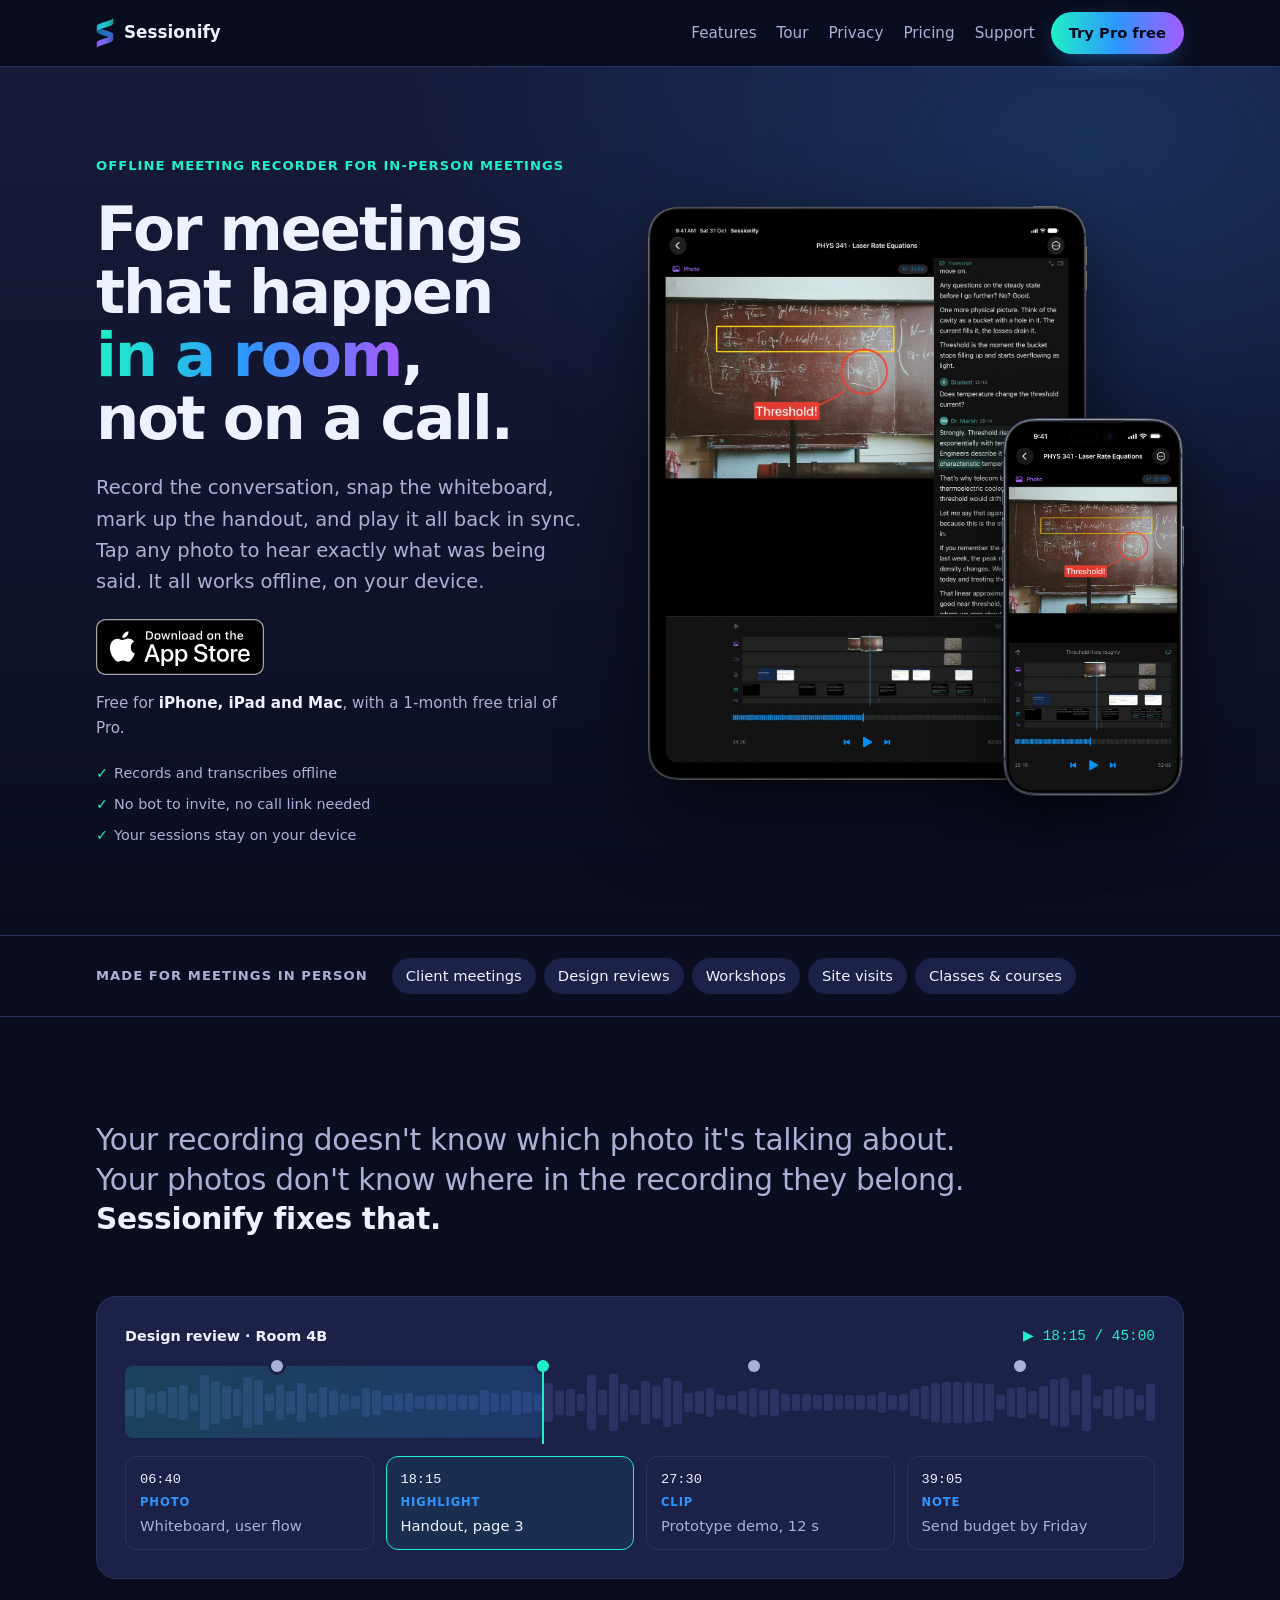
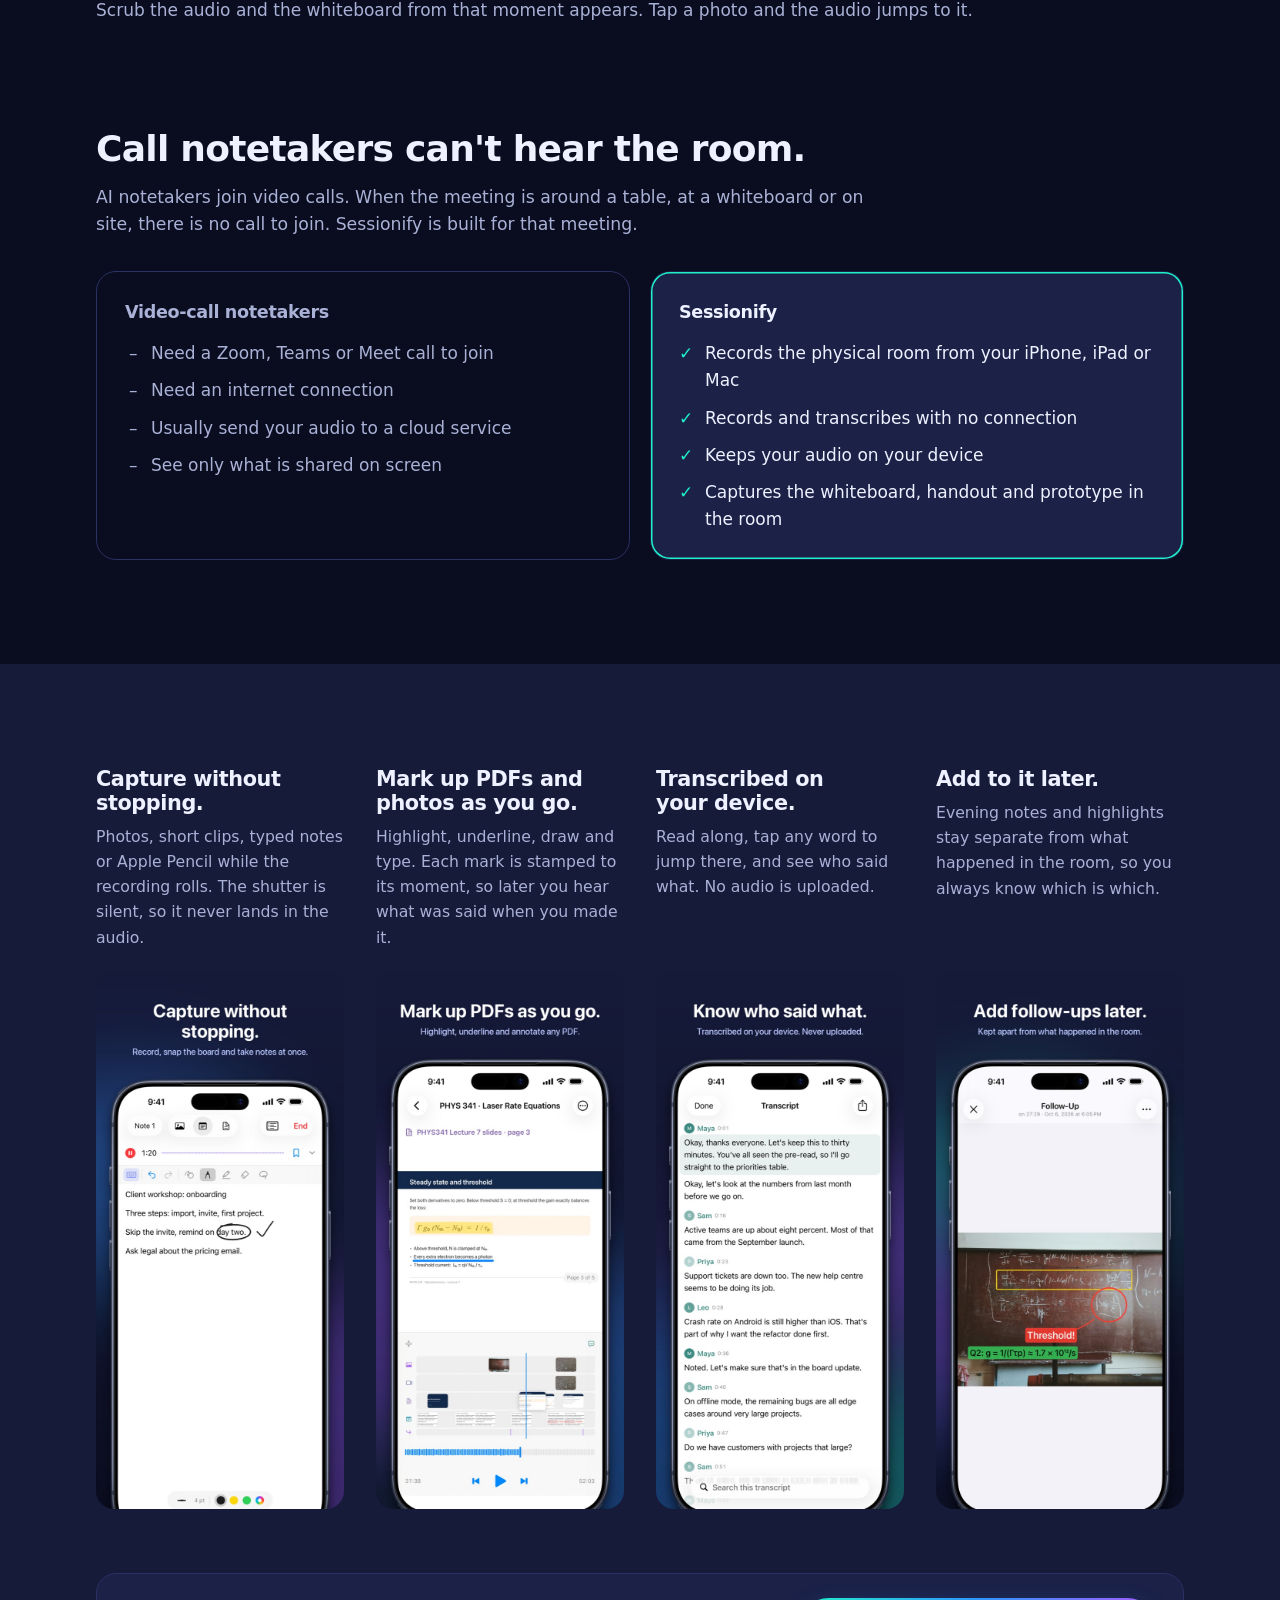
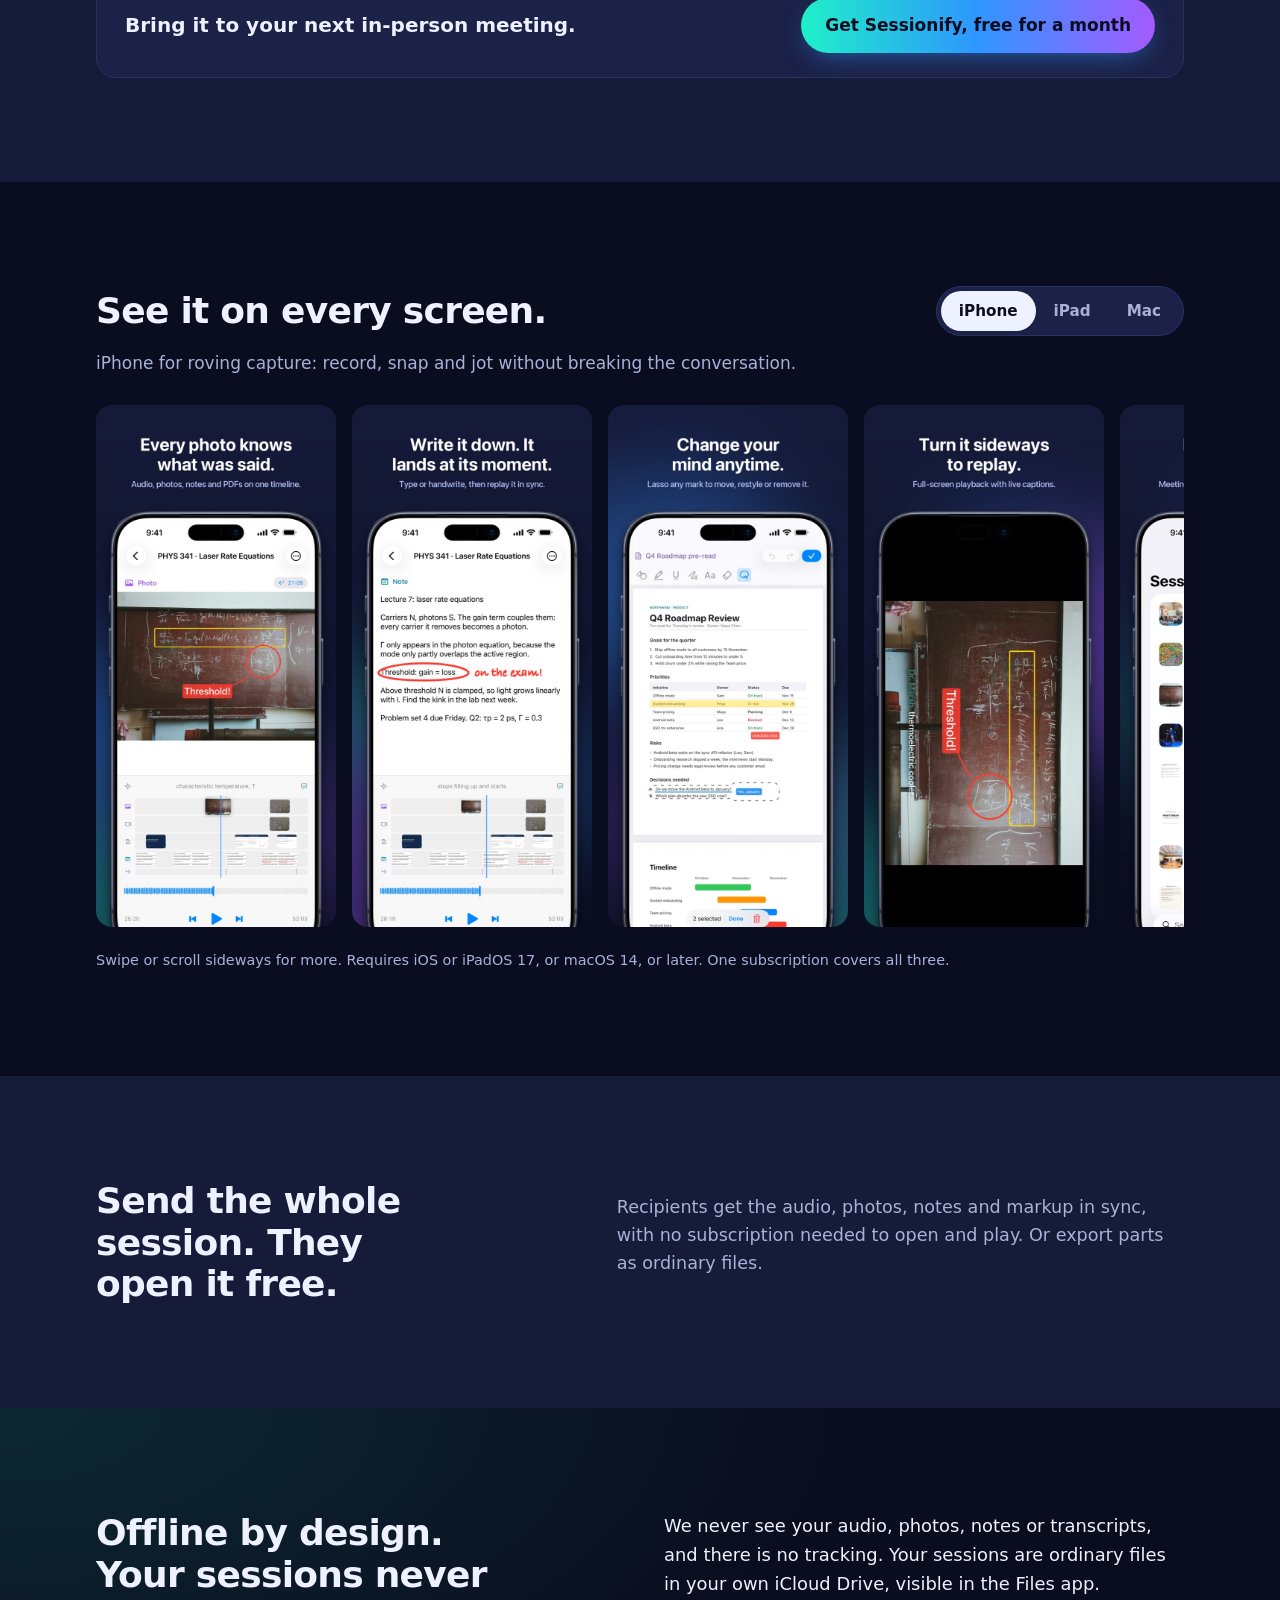
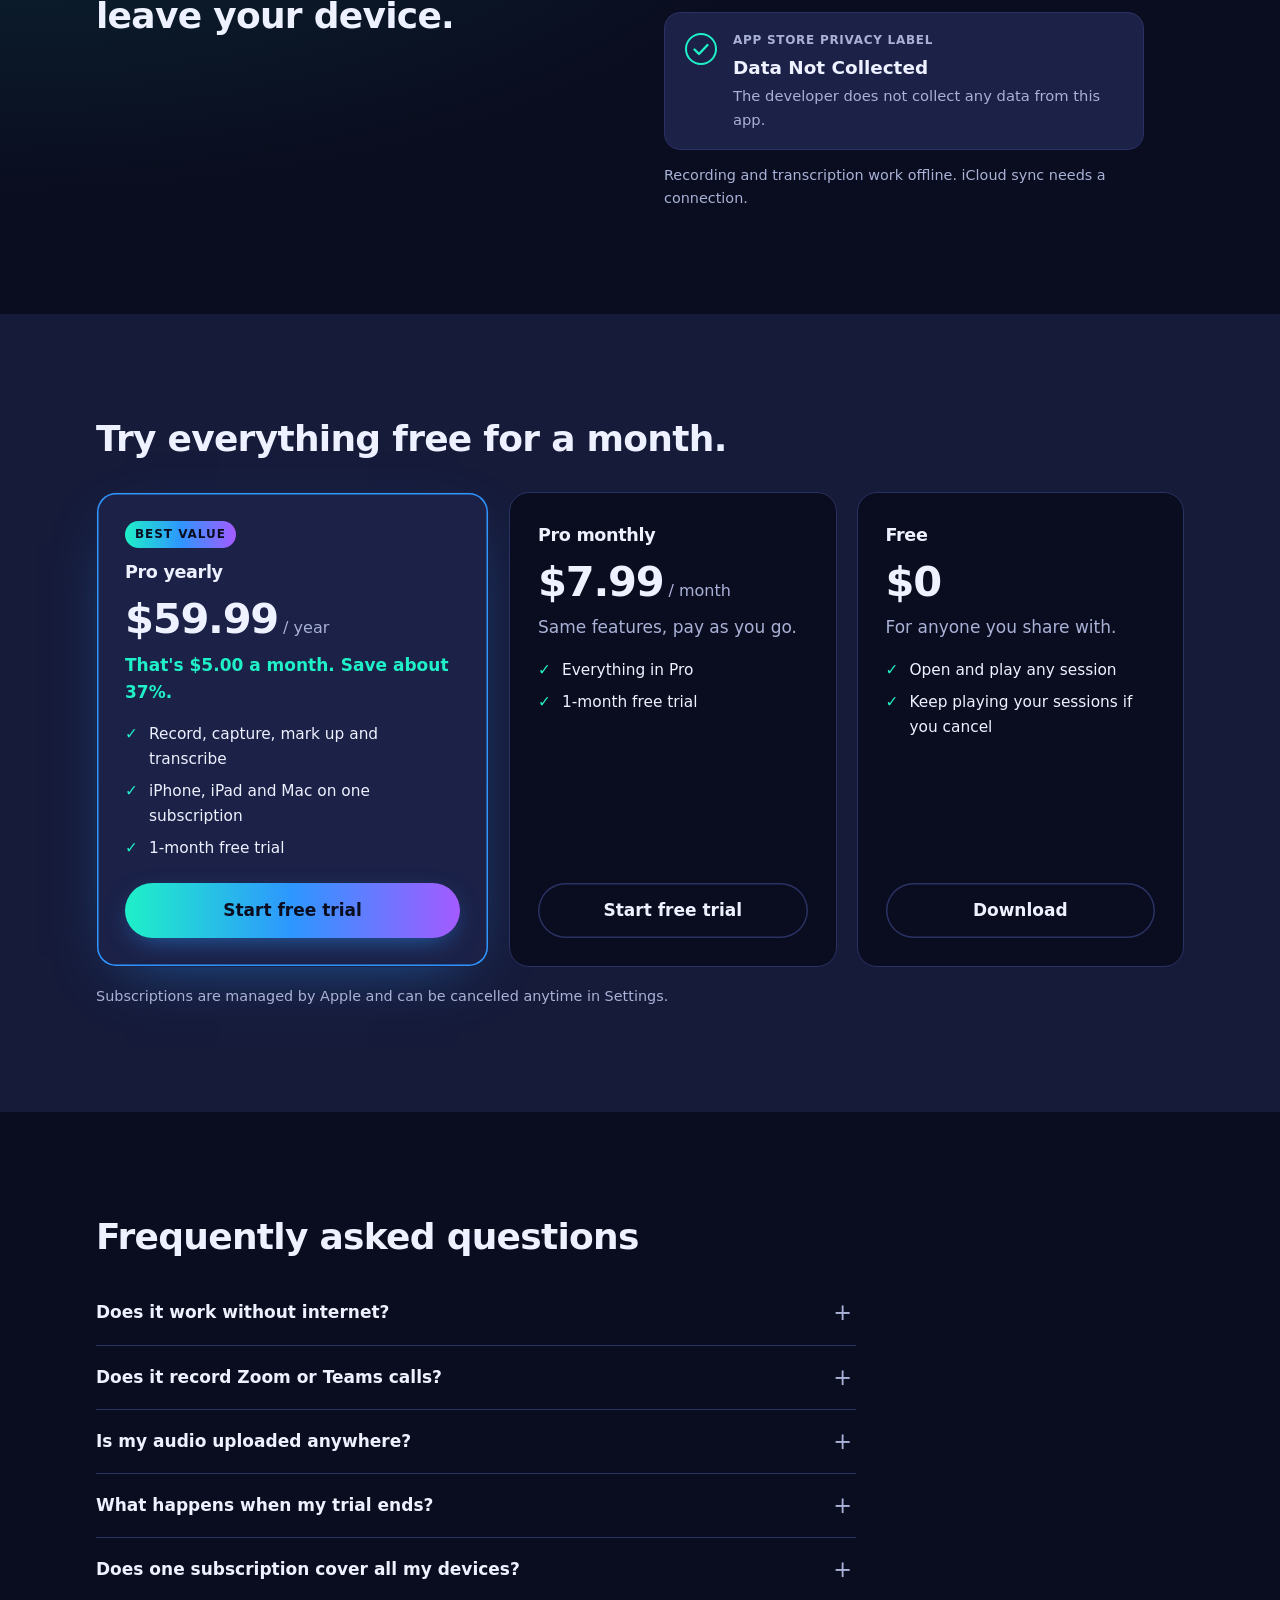
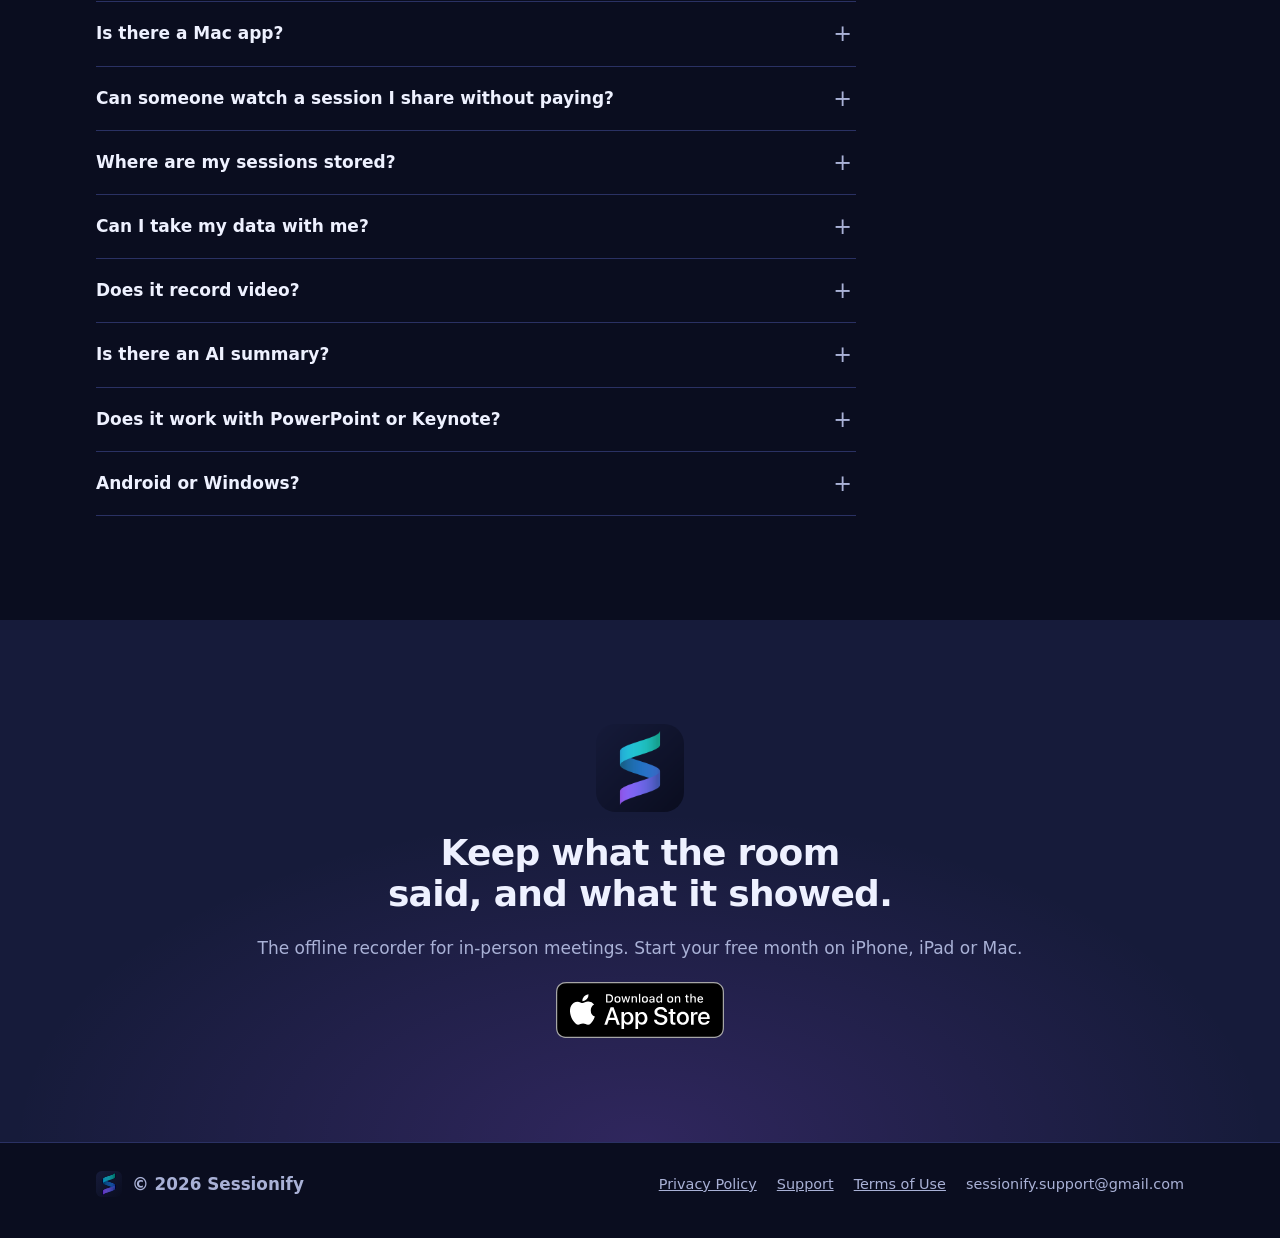
==== commit 5f5db33a: "Mac app is live: show iPhone, iPad and Mac as available Replace every "Mac coming soon" with Mac ava" ====
--- a/index.html
+++ b/index.html
@@ -5,7 +5,7 @@
 <meta name="viewport" content="width=device-width,initial-scale=1,viewport-fit=cover">
 <title>Sessionify: Offline Meeting Recorder for In-Person Meetings</title>
 <meta name="claude:viewport-fit-sides" content="cover">
-<meta name="description" content="The offline meeting recorder for in-person meetings. Record the room, snap the whiteboard, mark up the handout, then play it all back in sync. Transcribed on your device. For iPhone and iPad; Mac coming soon.">
+<meta name="description" content="The offline meeting recorder for in-person meetings. Record the room, snap the whiteboard, mark up the handout, then play it all back in sync. Transcribed on your device. For iPhone, iPad and Mac.">
 <meta name="theme-color" content="#0A0D1F">
 <meta name="google-site-verification" content="lUp4Ydtj9cddYjF-H2kZ4PlPfELRkh_UxD_HtKYK5YQ">
 <meta name="apple-itunes-app" content="app-id=6821321012">
@@ -32,7 +32,7 @@
  "downloadUrl": "https://apps.apple.com/us/app/sessionify/id6821321012",
  "applicationCategory": "BusinessApplication",
  "applicationSubCategory": "Meeting recorder",
- "operatingSystem": "iOS 17, iPadOS 17",
+ "operatingSystem": "iOS 17, iPadOS 17, macOS 14",
  "description": "Offline recorder for in-person meetings. Record the room, snap the whiteboard, mark up the handout, then play audio, photos, notes and PDFs back in sync. Transcribed on your device.",
  "image": "https://sessionify-app.github.io/landing/assets/app-icon/icon-ios-1024.png",
  "screenshot": [
@@ -113,7 +113,7 @@
    "name": "Does one subscription cover all my devices?",
    "acceptedAnswer": {
     "@type": "Answer",
-    "text": "Yes. Pro unlocks Sessionify on your iPhone and iPad, and will cover the Mac app when it launches."
+    "text": "Yes. Pro unlocks Sessionify on your iPhone, iPad and Mac."
    }
   },
   {
@@ -121,7 +121,7 @@
    "name": "Is there a Mac app?",
    "acceptedAnswer": {
     "@type": "Answer",
-    "text": "It's coming soon. Sessionify is available for iPhone and iPad today, and the Mac app is on its way to the App Store."
+    "text": "Yes. Sessionify for Mac (macOS 14 or later) is on the App Store, and your Pro subscription covers it."
    }
   },
   {
@@ -214,7 +214,7 @@
         <div class="cta-row">
           <a class="badge badge-lg" href="https://apps.apple.com/us/app/sessionify/id6821321012" rel="noopener"><img src="assets/badge/download-on-the-app-store.svg" alt="Download on the App Store" width="150" height="50"></a>
         </div>
-        <p class="platforms">Free for <strong>iPhone and iPad</strong>, with a 1-month free trial of Pro. Mac coming soon.</p>
+        <p class="platforms">Free for <strong>iPhone, iPad and Mac</strong>, with a 1-month free trial of Pro.</p>
         <ul class="trust">
           <li>Records and transcribes offline</li>
           <li>No bot to invite, no call link needed</li>
@@ -287,7 +287,7 @@
         <div class="vs-col us">
           <h3>Sessionify</h3>
           <ul>
-            <li>Records the physical room from your iPhone or iPad</li>
+            <li>Records the physical room from your iPhone, iPad or Mac</li>
             <li>Records and transcribes with no connection</li>
             <li>Keeps your audio on your device</li>
             <li>Captures the whiteboard, handout and prototype in the room</li>
@@ -343,7 +343,7 @@
         <div class="tabs" role="tablist" aria-label="Device">
           <button type="button" role="tab" id="tab-iphone" aria-controls="panel-iphone" aria-selected="true">iPhone</button>
           <button type="button" role="tab" id="tab-ipad" aria-controls="panel-ipad" aria-selected="false">iPad</button>
-          <button type="button" role="tab" id="tab-mac" aria-controls="panel-mac" aria-selected="false">Mac <span class="soon">Soon</span></button>
+          <button type="button" role="tab" id="tab-mac" aria-controls="panel-mac" aria-selected="false">Mac</button>
         </div>
       </div>
       <p class="tour-sub" id="tour-sub">iPhone for roving capture: record, snap and jot without breaking the conversation.</p>
@@ -365,7 +365,7 @@
         <img src="assets/screenshots/web/ipad-07-followup.jpg" alt="Follow-up notes on iPad" width="1200" height="1600" loading="lazy">
       </div>
       <div class="strip strip-mac" role="tabpanel" id="panel-mac" aria-labelledby="tab-mac" tabindex="0" hidden>
-        <div class="soon-card"><img src="assets/app-icon/icon-mac-512.png" alt="Sessionify app icon for Mac" width="88" height="88" loading="lazy"><strong>Sessionify for Mac</strong><span>Coming soon to the App Store. Your Pro subscription will cover it.</span></div>
+        <div class="soon-card"><img src="assets/app-icon/icon-mac-512.png" alt="Sessionify app icon for Mac" width="88" height="88" loading="lazy"><strong>Sessionify for Mac</strong><span>Now on the App Store. Review every session on a wide timeline, included in your Pro subscription.</span></div>
         <img class="mac-window" src="assets/hero/web/mac-hero-dark-web.webp" alt="Sessionify for Mac: whiteboard photo and session timeline in one window" width="1600" height="1046" loading="lazy">
         <img src="assets/screenshots/web/mac-02-pdfs.jpg" alt="PDFs on Mac" width="1600" height="1000" loading="lazy">
         <img src="assets/screenshots/web/mac-03-markup.jpg" alt="Markup on Mac" width="1600" height="1000" loading="lazy">
@@ -373,7 +373,7 @@
         <img src="assets/screenshots/web/mac-05-notes.jpg" alt="Notes on Mac" width="1600" height="1000" loading="lazy">
         <img src="assets/screenshots/web/mac-06-transcript.jpg" alt="Transcript on Mac" width="1600" height="1000" loading="lazy">
       </div>
-      <p class="fine strip-hint">Swipe or scroll sideways for more. Requires iOS or iPadOS 17 or later. The Mac app is coming soon.</p>
+      <p class="fine strip-hint">Swipe or scroll sideways for more. Requires iOS or iPadOS 17, or macOS 14, or later. One subscription covers all three.</p>
     </div>
   </section>
 
@@ -413,7 +413,7 @@
           <p class="alt">That's $5.00 a month. Save about 37%.</p>
           <ul>
             <li>Record, capture, mark up and transcribe</li>
-            <li>iPhone and iPad on one subscription, Mac when it launches</li>
+            <li>iPhone, iPad and Mac on one subscription</li>
             <li>1-month free trial</li>
           </ul>
           <a class="btn" href="https://apps.apple.com/us/app/sessionify/id6821321012" rel="noopener">Start free trial</a>
@@ -451,8 +451,8 @@
         <details><summary>Does it record Zoom or Teams calls?</summary><p>Sessionify is built for meetings in a physical room. It records what your device's microphone hears and doesn't join video calls.</p></details>
         <details><summary>Is my audio uploaded anywhere?</summary><p>No. Recording, transcription and speaker identification run on your device. We never see your audio, photos, notes or transcripts.</p></details>
         <details><summary>What happens when my trial ends?</summary><p>You can still open and play sessions. Recording, capturing and editing need Pro.</p></details>
-        <details><summary>Does one subscription cover all my devices?</summary><p>Yes. Pro unlocks Sessionify on your iPhone and iPad, and will cover the Mac app when it launches.</p></details>
-        <details><summary>Is there a Mac app?</summary><p>It's coming soon. Sessionify is available for iPhone and iPad today, and the Mac app is on its way to the App Store.</p></details>
+        <details><summary>Does one subscription cover all my devices?</summary><p>Yes. Pro unlocks Sessionify on your iPhone, iPad and Mac.</p></details>
+        <details><summary>Is there a Mac app?</summary><p>Yes. Sessionify for Mac (macOS 14 or later) is on the App Store, and your Pro subscription covers it.</p></details>
         <details><summary>Can someone watch a session I share without paying?</summary><p>Yes. Opening and playing a session is free.</p></details>
         <details><summary>Where are my sessions stored?</summary><p>As ordinary files in your own iCloud Drive, visible in the Files app and backed up with your device.</p></details>
         <details><summary>Can I take my data with me?</summary><p>Yes. Audio, photos, clips and PDFs export as normal files.</p></details>
@@ -470,7 +470,7 @@
         <img src="assets/app-icon/icon-ios-1024.png" alt="Sessionify app icon" width="96" height="96" loading="lazy">
       </div>
       <h2>Keep what the room said, and what it showed.</h2>
-      <p class="final-sub">The offline recorder for in-person meetings. Start your free month on iPhone or iPad.</p>
+      <p class="final-sub">The offline recorder for in-person meetings. Start your free month on iPhone, iPad or Mac.</p>
       <div class="cta-row center">
         <a class="badge badge-lg" href="https://apps.apple.com/us/app/sessionify/id6821321012" rel="noopener"><img src="assets/badge/download-on-the-app-store.svg" alt="Download on the App Store" width="150" height="50"></a>
       </div>
@@ -496,7 +496,7 @@
 
 <div class="dock">
   <img src="assets/app-icon/icon-ios-1024.png" alt="" width="40" height="40">
-  <div class="dock-text"><strong>Sessionify</strong><span>iPhone &amp; iPad · Free month</span></div>
+  <div class="dock-text"><strong>Sessionify</strong><span>For iPhone, iPad &amp; Mac</span></div>
   <a class="btn btn-sm" href="https://apps.apple.com/us/app/sessionify/id6821321012" rel="noopener">App Store</a>
 </div>
 
@@ -521,7 +521,7 @@
   var subs = {
     iphone: 'iPhone for roving capture: record, snap and jot without breaking the conversation.',
     ipad: 'iPad for Apple Pencil markup: write on handouts and photos, each mark tied to its moment.',
-    mac: 'Mac, coming soon: a wide timeline with PDFs, markup, notes and transcript side by side.'
+    mac: 'Mac for review: a wide timeline with PDFs, markup, notes and transcript side by side.'
   };
   var tabs = document.querySelectorAll('.tabs [role="tab"]');
   function select(tab) {
--- a/style.css
+++ b/style.css
@@ -252,7 +252,6 @@
 .doc > h2:first-child { margin-top: 20px; }
 
 /* iPad hero and Mac coming-soon */
-.tabs .soon { font-size: 0.68rem; font-weight: 700; letter-spacing: 0.06em; text-transform: uppercase; padding: 2px 7px; margin-left: 4px; border-radius: 999px; background: var(--grad); color: var(--bg); vertical-align: 2px; }
 .soon-card { flex: 0 0 auto; scroll-snap-align: start; width: min(280px, 72vw); display: grid; align-content: center; justify-items: start; gap: 10px; padding: 28px; border-radius: 16px; background: var(--panel); border: 1px solid var(--line); }
 .soon-card img { width: 72px; height: 72px; border-radius: 16px; }
 .soon-card strong { font-family: var(--display); font-size: 1.2rem; }
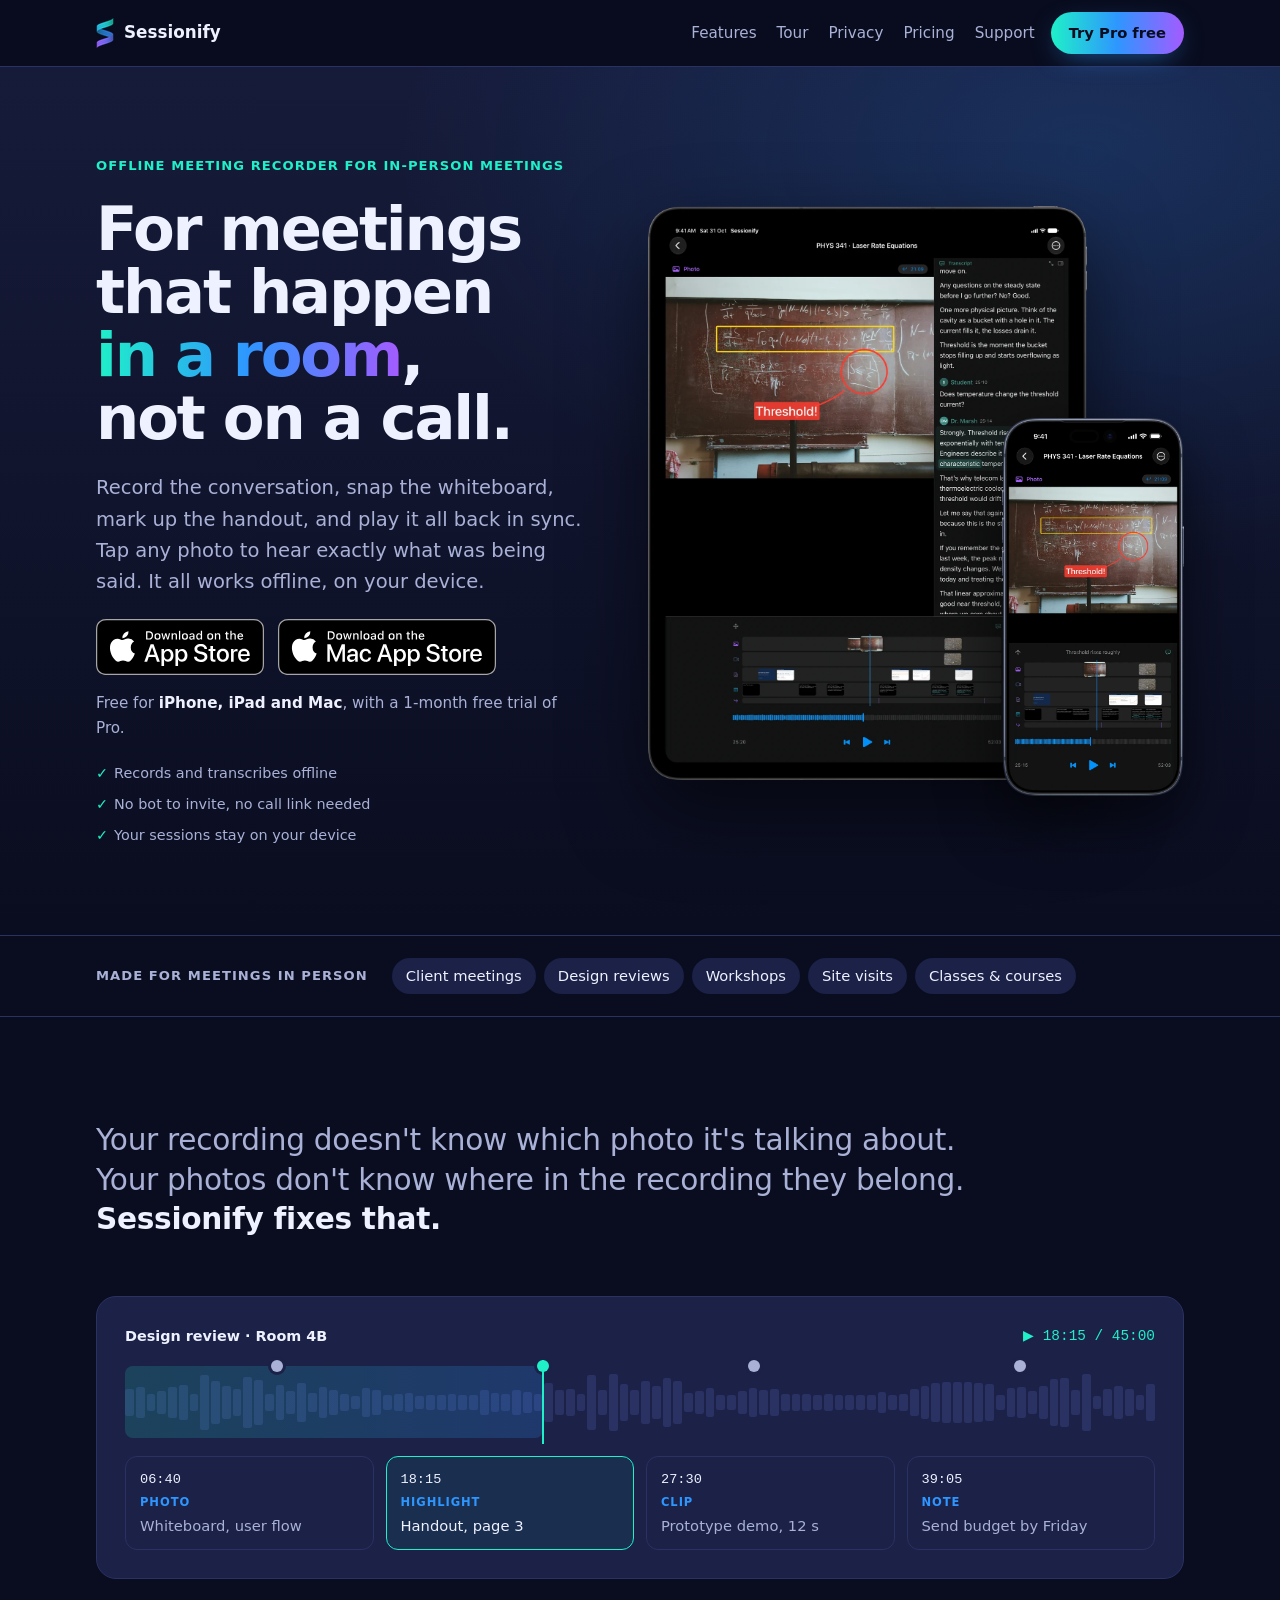
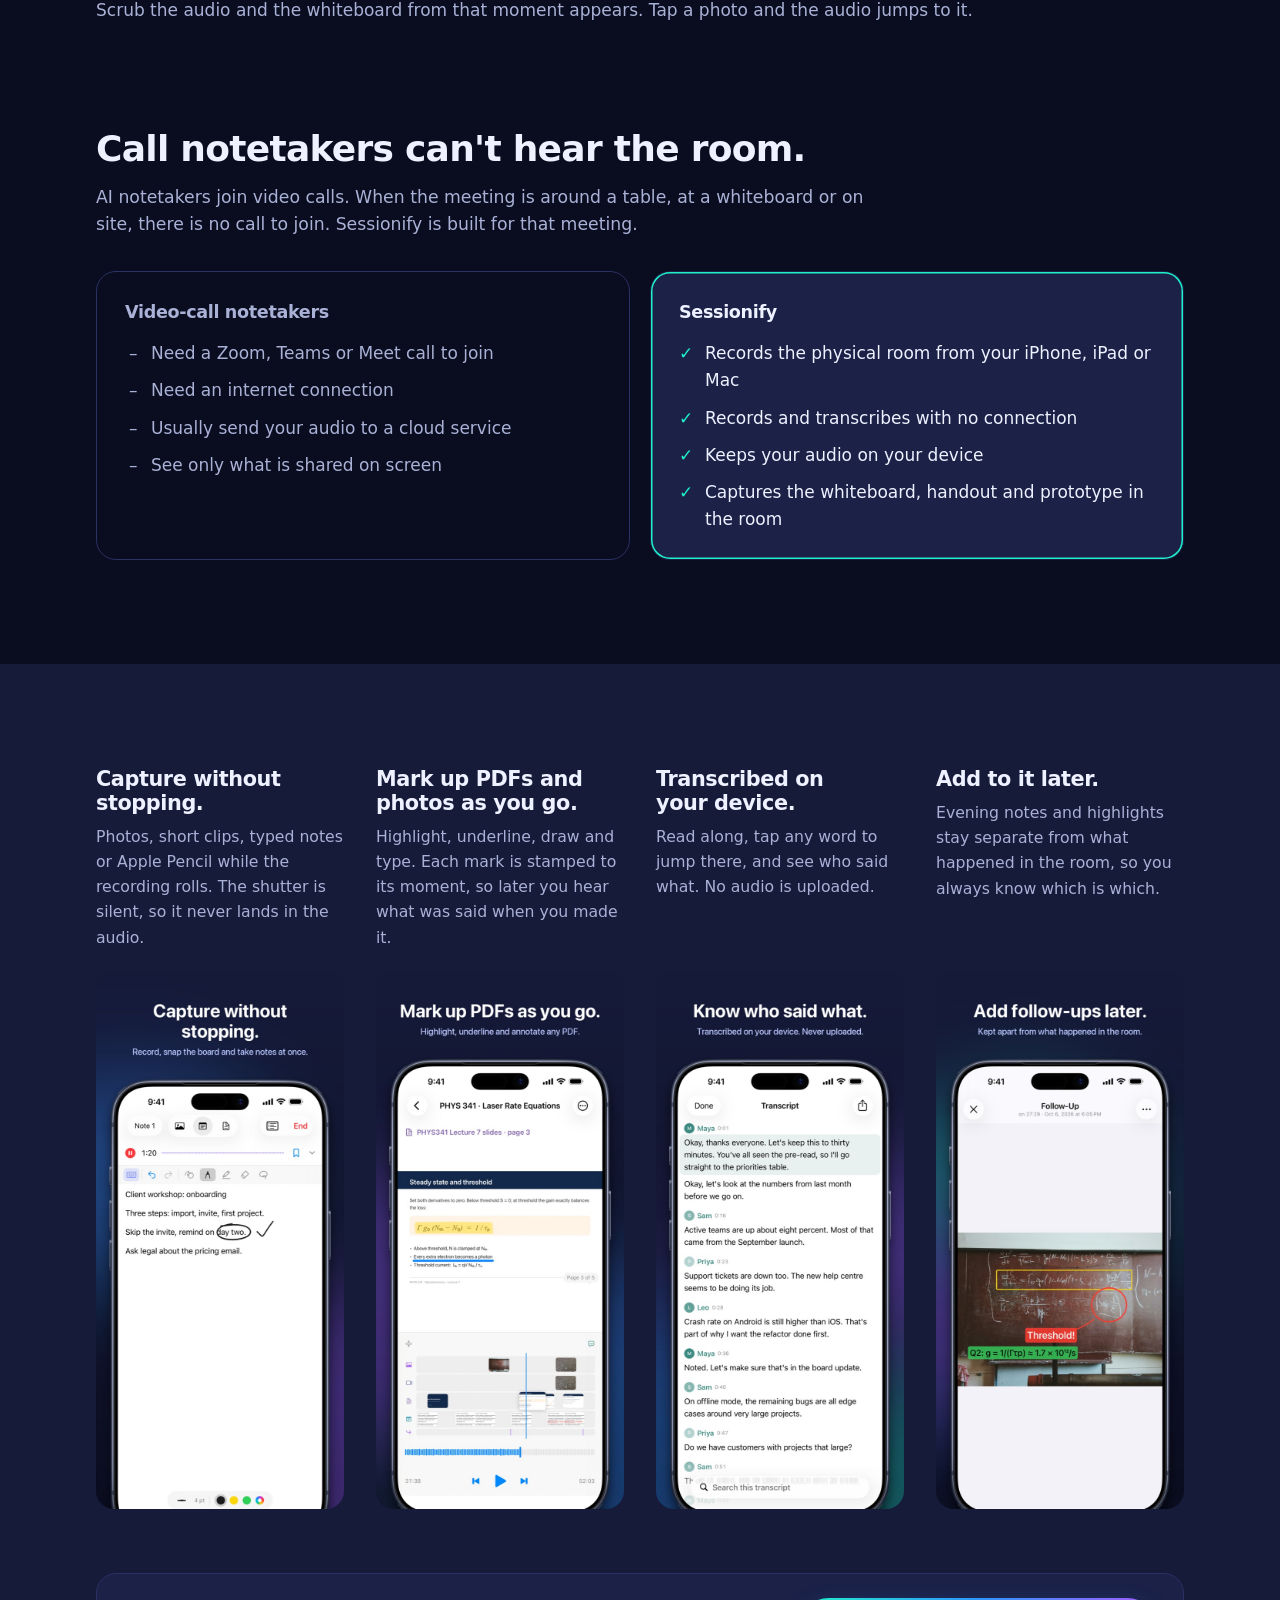
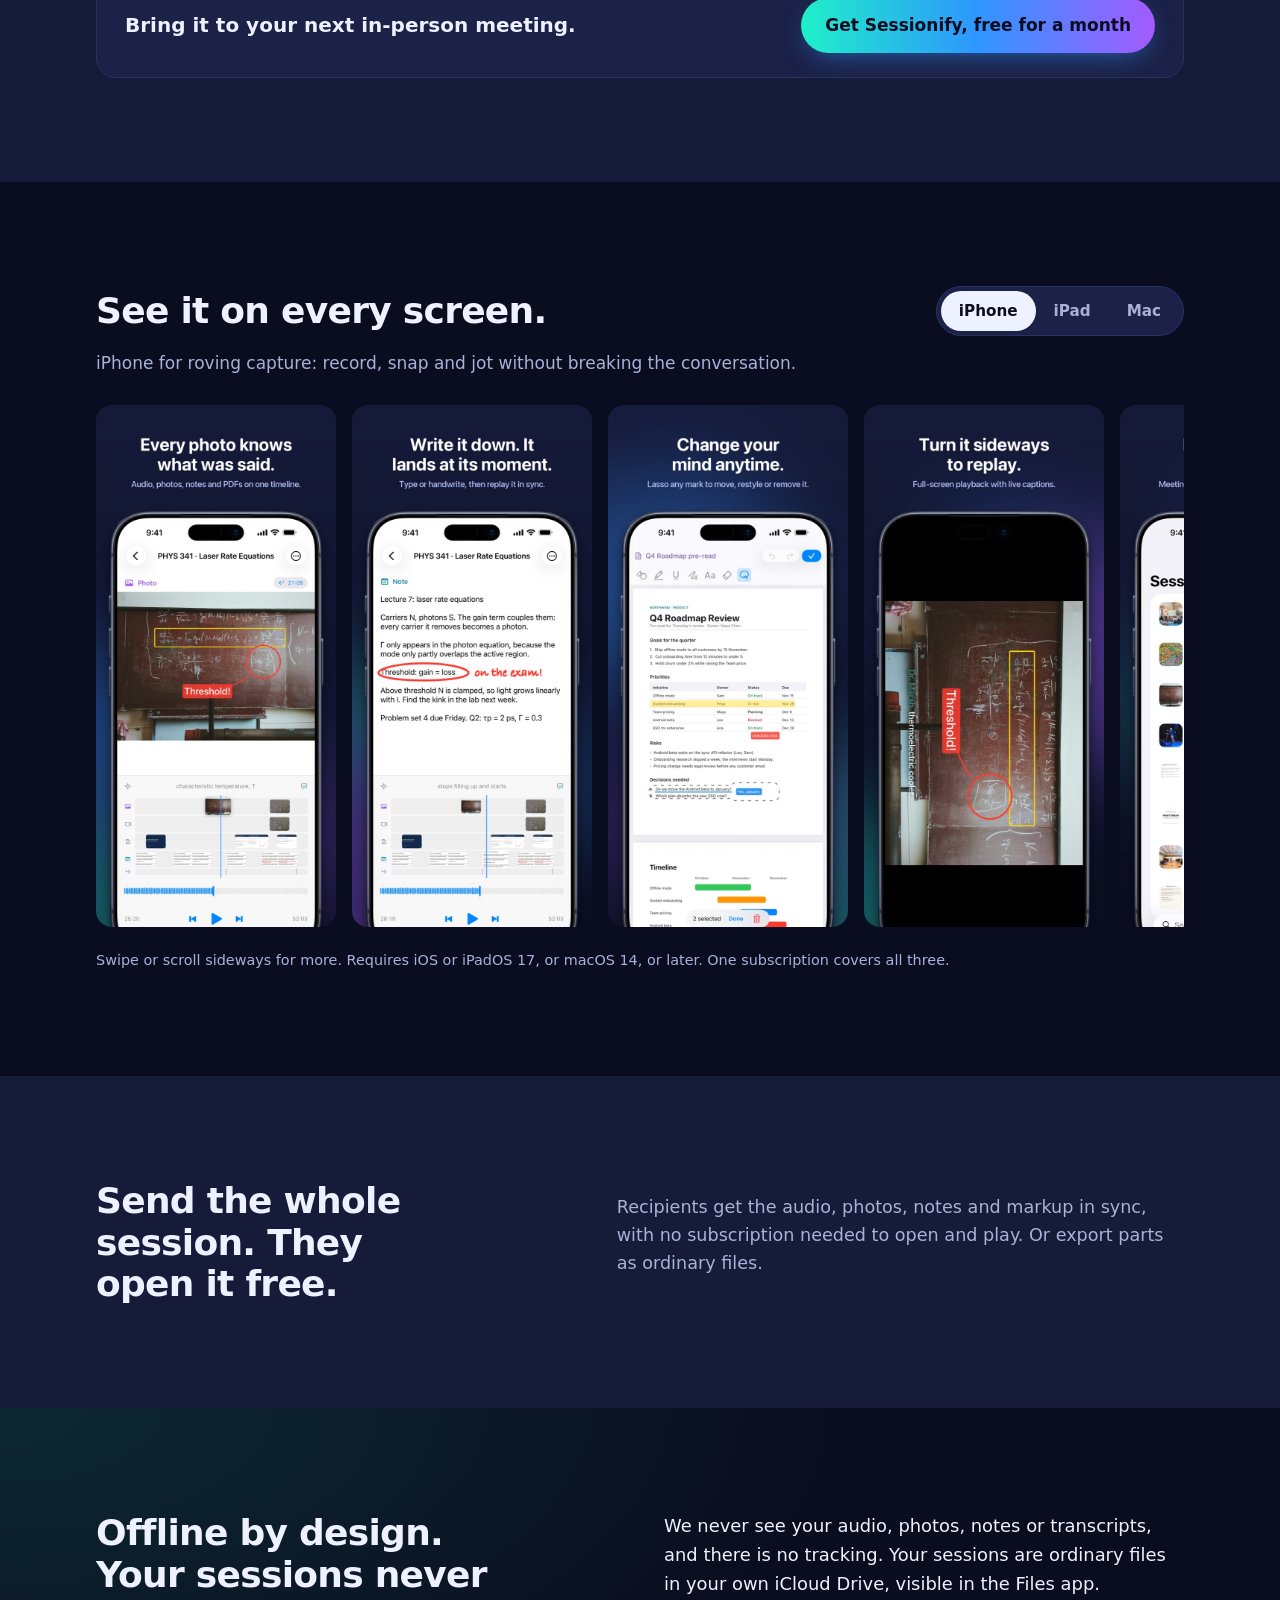
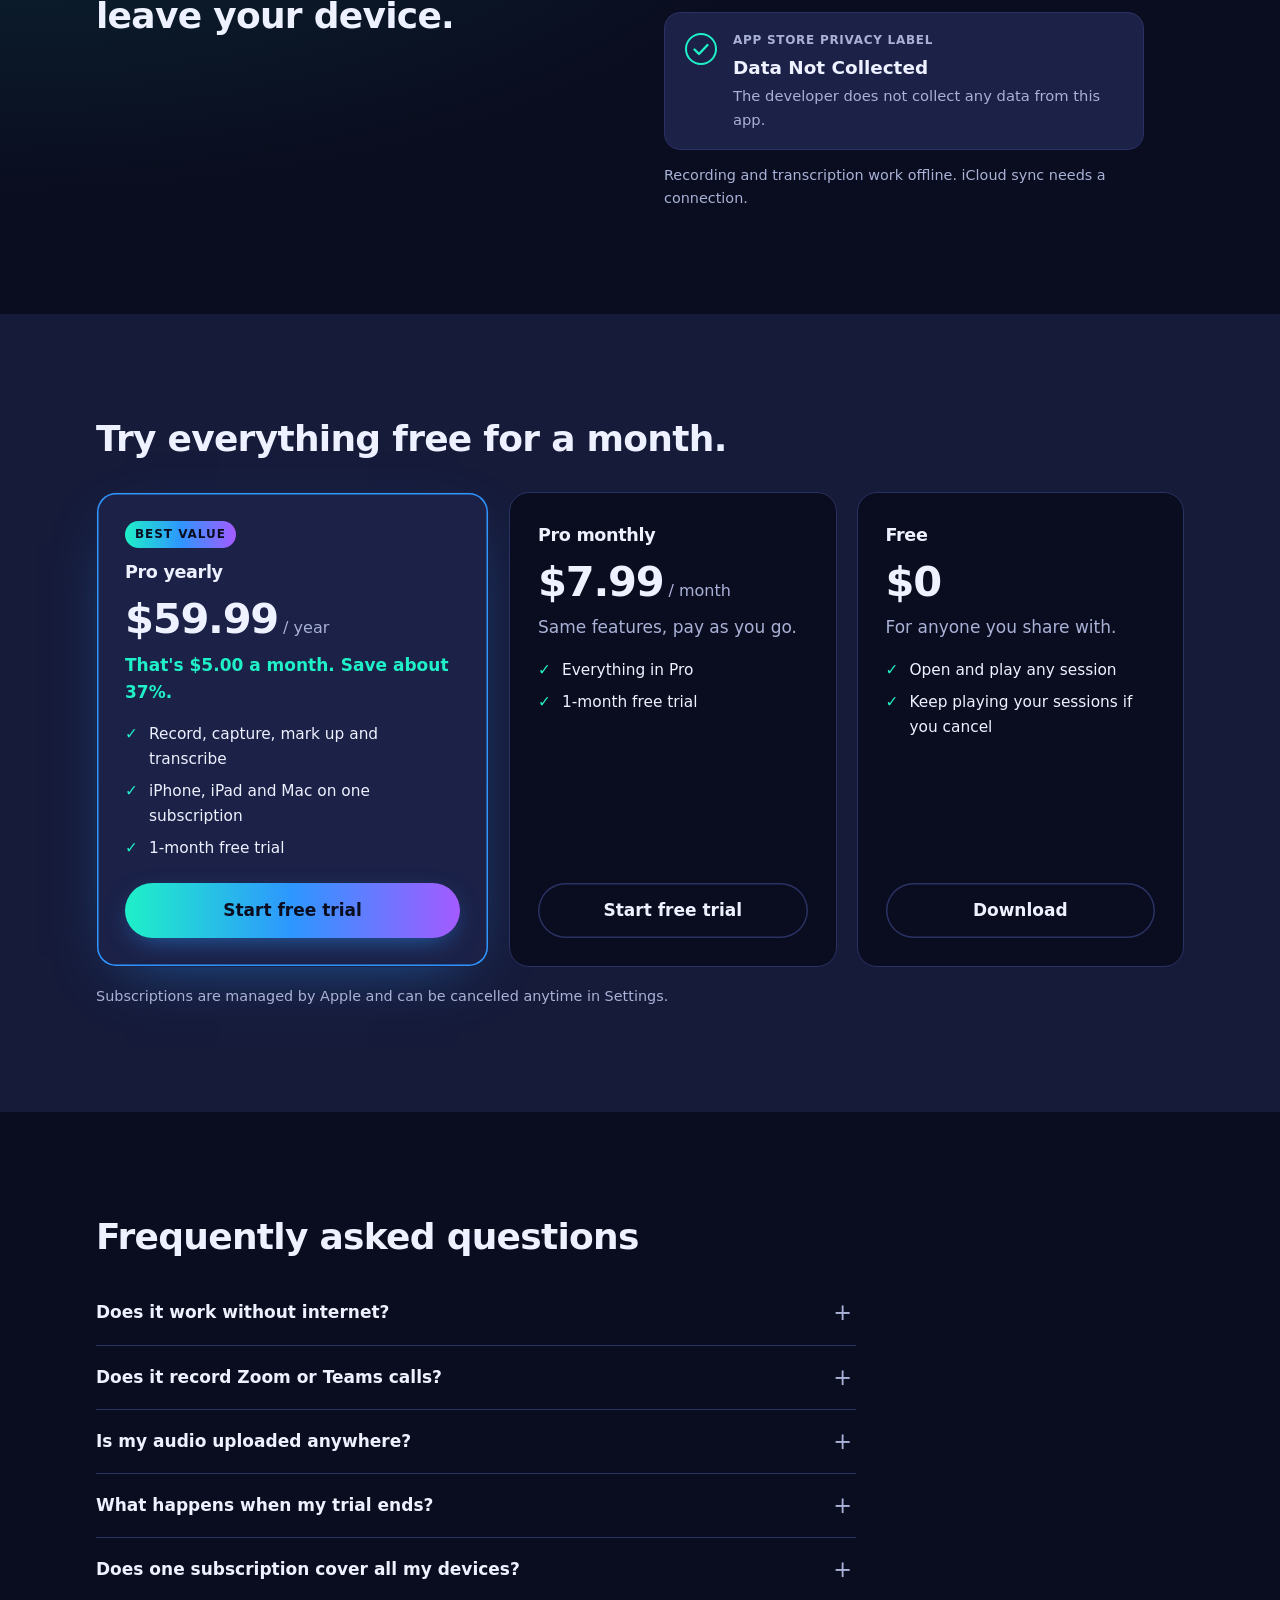
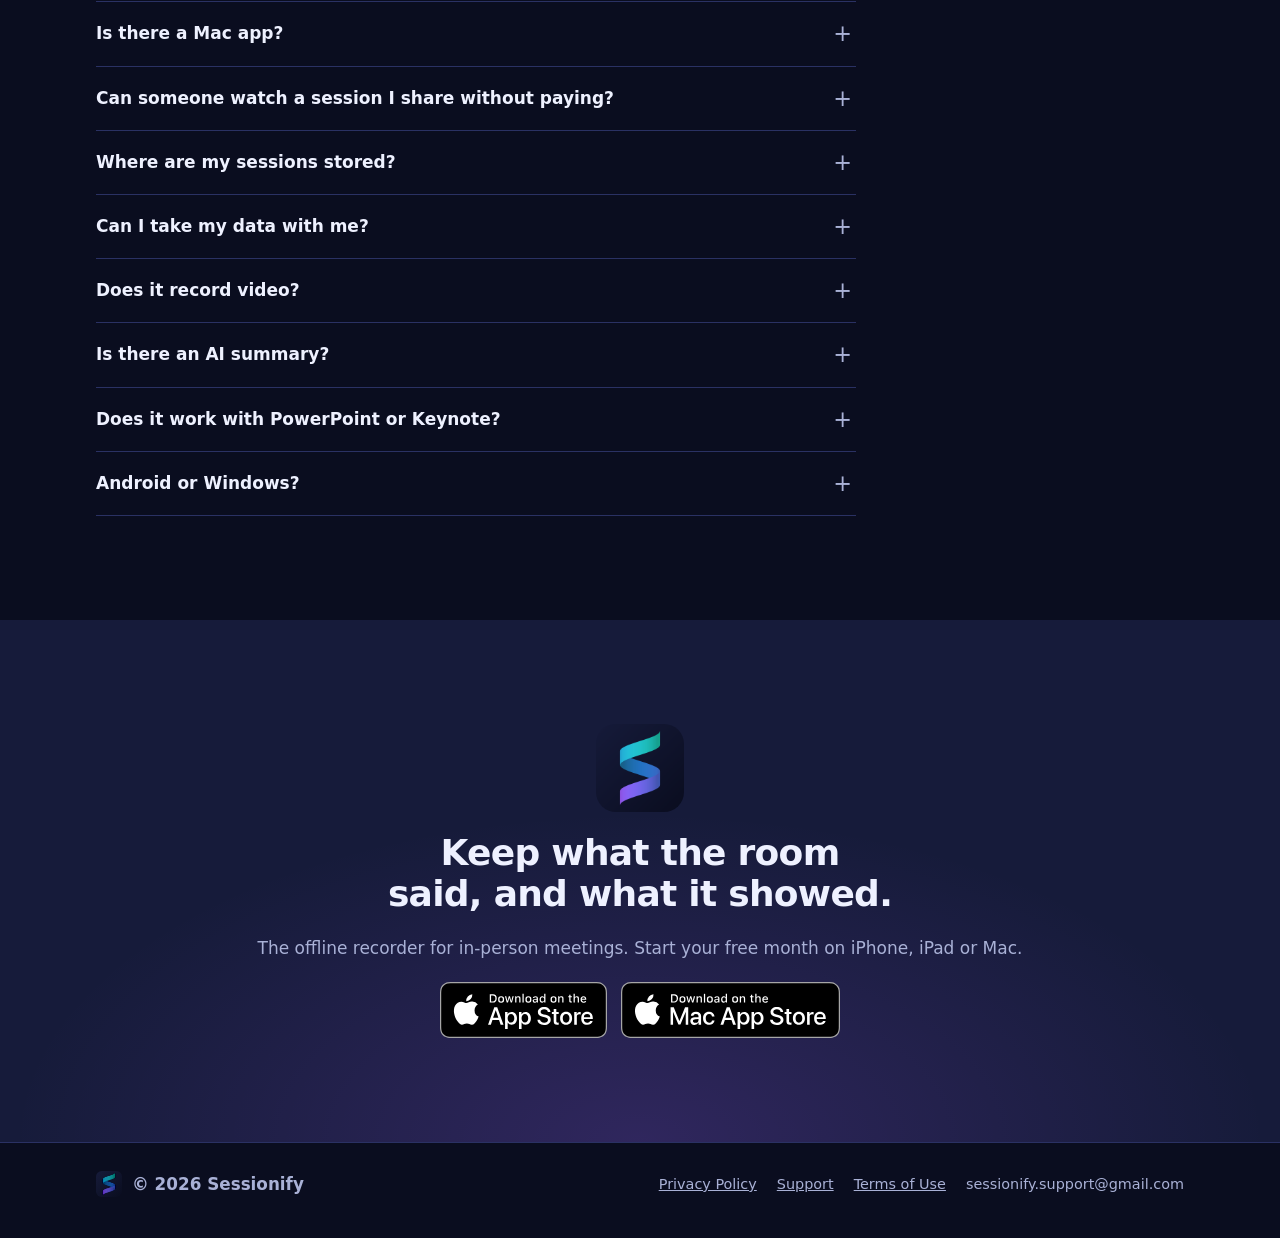
==== commit 2fe950cc: "Add Download on the Mac App Store badge Show Apple's official Mac App Store badge beside the App Sto" ====
--- a/index.html
+++ b/index.html
@@ -22,14 +22,14 @@
 <link rel="icon" href="assets/logo/sessionify-mark.svg" type="image/svg+xml">
 <link rel="alternate icon" href="assets/logo/sessionify-mark.png" type="image/png">
 <link rel="apple-touch-icon" href="assets/app-icon/icon-ios-1024.png">
-<link rel="stylesheet" href="style.css?v=7">
+<link rel="stylesheet" href="style.css?v=8">
 <script type="application/ld+json">
 {
  "@context": "https://schema.org",
  "@type": "SoftwareApplication",
  "name": "Sessionify",
  "url": "https://sessionify-app.github.io/landing/",
- "downloadUrl": "https://apps.apple.com/us/app/sessionify/id6821321012",
+ "downloadUrl": "https://apps.apple.com/app/sessionify/id6821321012",
  "applicationCategory": "BusinessApplication",
  "applicationSubCategory": "Meeting recorder",
  "operatingSystem": "iOS 17, iPadOS 17, macOS 14",
@@ -46,21 +46,21 @@
    "name": "Sessionify Pro monthly",
    "price": "7.99",
    "priceCurrency": "USD",
-   "url": "https://apps.apple.com/us/app/sessionify/id6821321012"
+   "url": "https://apps.apple.com/app/sessionify/id6821321012"
   },
   {
    "@type": "Offer",
    "name": "Sessionify Pro yearly",
    "price": "59.99",
    "priceCurrency": "USD",
-   "url": "https://apps.apple.com/us/app/sessionify/id6821321012"
+   "url": "https://apps.apple.com/app/sessionify/id6821321012"
   },
   {
    "@type": "Offer",
    "name": "Free (open and play sessions)",
    "price": "0",
    "priceCurrency": "USD",
-   "url": "https://apps.apple.com/us/app/sessionify/id6821321012"
+   "url": "https://apps.apple.com/app/sessionify/id6821321012"
   }
  ],
  "publisher": {
@@ -199,7 +199,7 @@
       <a href="#pricing">Pricing</a>
       <a href="support/">Support</a>
     </nav>
-    <a class="btn btn-sm" href="https://apps.apple.com/us/app/sessionify/id6821321012" rel="noopener">Try Pro free</a>
+    <a class="btn btn-sm" href="https://apps.apple.com/app/sessionify/id6821321012" rel="noopener">Try Pro free</a>
   </div>
 </header>
 
@@ -212,7 +212,8 @@
         <p class="display">For meetings that happen <span class="grad">in a room</span>, not on a call.</p>
         <p class="lede">Record the conversation, snap the whiteboard, mark up the handout, and play it all back in sync. Tap any photo to hear exactly what was being said. It all works offline, on your device.</p>
         <div class="cta-row">
-          <a class="badge badge-lg" href="https://apps.apple.com/us/app/sessionify/id6821321012" rel="noopener"><img src="assets/badge/download-on-the-app-store.svg" alt="Download on the App Store" width="150" height="50"></a>
+          <a class="badge badge-lg" href="https://apps.apple.com/app/sessionify/id6821321012" rel="noopener"><img src="assets/badge/download-on-the-app-store.svg" alt="Download on the App Store" width="150" height="50"></a>
+          <a class="badge badge-lg" href="https://apps.apple.com/app/sessionify/id6821321012?platform=mac" rel="noopener"><img src="assets/badge/download-on-the-mac-app-store.svg" alt="Download on the Mac App Store" width="195" height="50"></a>
         </div>
         <p class="platforms">Free for <strong>iPhone, iPad and Mac</strong>, with a 1-month free trial of Pro.</p>
         <ul class="trust">
@@ -331,7 +332,7 @@
       </div>
       <div class="inline-cta">
         <p>Bring it to your next in-person meeting.</p>
-        <a class="btn" href="https://apps.apple.com/us/app/sessionify/id6821321012" rel="noopener">Get Sessionify, free for a month</a>
+        <a class="btn" href="https://apps.apple.com/app/sessionify/id6821321012" rel="noopener">Get Sessionify, free for a month</a>
       </div>
     </div>
   </section>
@@ -416,7 +417,7 @@
             <li>iPhone, iPad and Mac on one subscription</li>
             <li>1-month free trial</li>
           </ul>
-          <a class="btn" href="https://apps.apple.com/us/app/sessionify/id6821321012" rel="noopener">Start free trial</a>
+          <a class="btn" href="https://apps.apple.com/app/sessionify/id6821321012" rel="noopener">Start free trial</a>
         </div>
         <div class="plan">
           <h3>Pro monthly</h3>
@@ -426,7 +427,7 @@
             <li>Everything in Pro</li>
             <li>1-month free trial</li>
           </ul>
-          <a class="btn btn-ghost" href="https://apps.apple.com/us/app/sessionify/id6821321012" rel="noopener">Start free trial</a>
+          <a class="btn btn-ghost" href="https://apps.apple.com/app/sessionify/id6821321012" rel="noopener">Start free trial</a>
         </div>
         <div class="plan">
           <h3>Free</h3>
@@ -436,7 +437,7 @@
             <li>Open and play any session</li>
             <li>Keep playing your sessions if you cancel</li>
           </ul>
-          <a class="btn btn-ghost" href="https://apps.apple.com/us/app/sessionify/id6821321012" rel="noopener">Download</a>
+          <a class="btn btn-ghost" href="https://apps.apple.com/app/sessionify/id6821321012" rel="noopener">Download</a>
         </div>
       </div>
       <p class="fine price-note">Subscriptions are managed by Apple and can be cancelled anytime in Settings.</p>
@@ -472,7 +473,8 @@
       <h2>Keep what the room said, and what it showed.</h2>
       <p class="final-sub">The offline recorder for in-person meetings. Start your free month on iPhone, iPad or Mac.</p>
       <div class="cta-row center">
-        <a class="badge badge-lg" href="https://apps.apple.com/us/app/sessionify/id6821321012" rel="noopener"><img src="assets/badge/download-on-the-app-store.svg" alt="Download on the App Store" width="150" height="50"></a>
+        <a class="badge badge-lg" href="https://apps.apple.com/app/sessionify/id6821321012" rel="noopener"><img src="assets/badge/download-on-the-app-store.svg" alt="Download on the App Store" width="150" height="50"></a>
+          <a class="badge badge-lg" href="https://apps.apple.com/app/sessionify/id6821321012?platform=mac" rel="noopener"><img src="assets/badge/download-on-the-mac-app-store.svg" alt="Download on the Mac App Store" width="195" height="50"></a>
       </div>
     </div>
   </section>
@@ -497,7 +499,7 @@
 <div class="dock">
   <img src="assets/app-icon/icon-ios-1024.png" alt="" width="40" height="40">
   <div class="dock-text"><strong>Sessionify</strong><span>For iPhone, iPad &amp; Mac</span></div>
-  <a class="btn btn-sm" href="https://apps.apple.com/us/app/sessionify/id6821321012" rel="noopener">App Store</a>
+  <a class="btn btn-sm" href="https://apps.apple.com/app/sessionify/id6821321012" rel="noopener">App Store</a>
 </div>
 
 <script>
--- a/style.css
+++ b/style.css
@@ -278,3 +278,4 @@
 .privacy .privacy-label .pl-kicker { color: var(--muted); font-size: 0.75rem; letter-spacing: 0.06em; text-transform: uppercase; font-weight: 600; }
 .privacy .privacy-label .pl-title { color: var(--fg); font-family: var(--display); font-size: 1.15rem; font-weight: 700; }
 .privacy .privacy-label .pl-body { color: var(--muted); }
+@media (max-width: 420px) { .badge-lg img { height: 46px; } .cta-row { gap: 10px; } }
